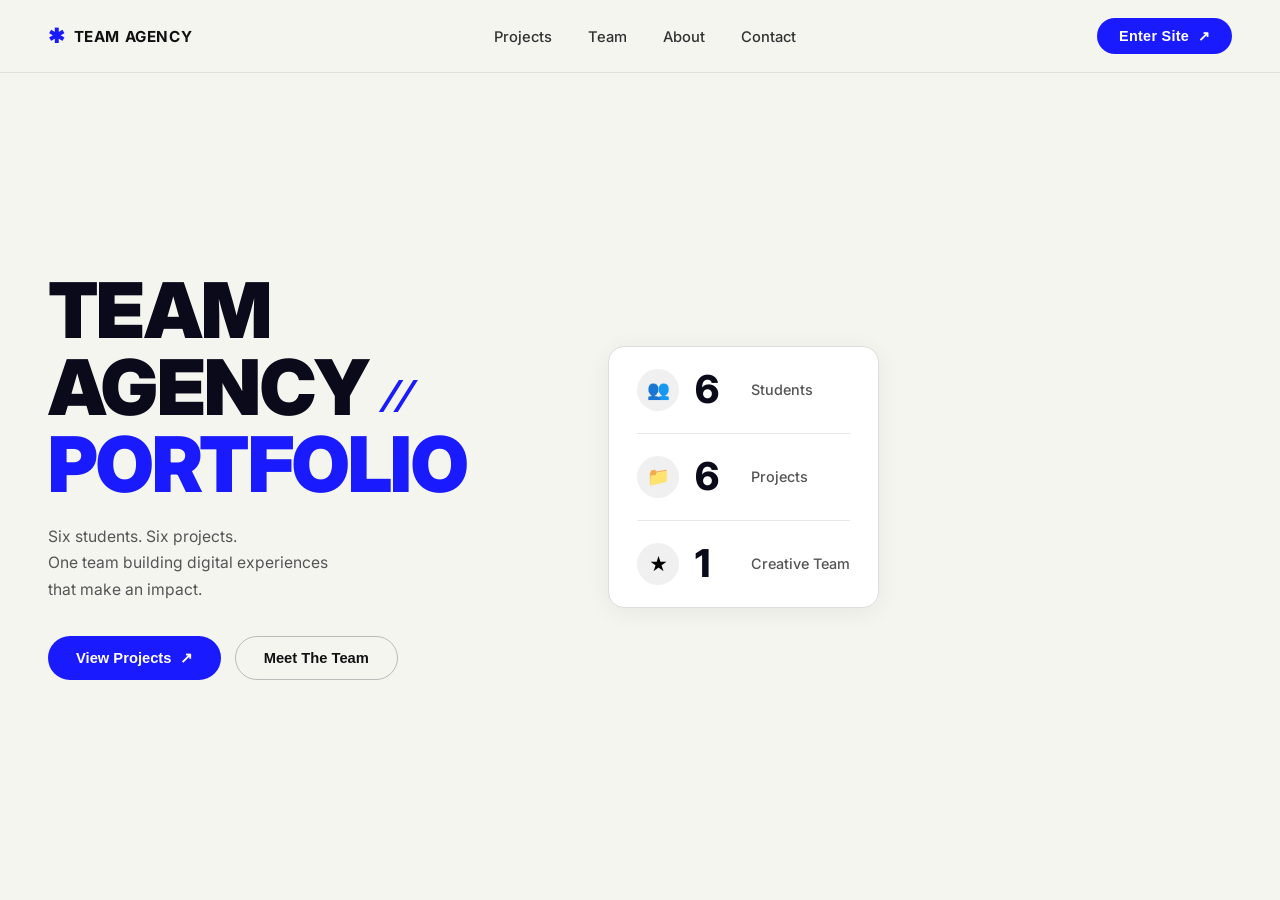
==== index.html @ eb3846c0 "DOM" ====
<!DOCTYPE html>
<html lang="en">
<head>
  <meta charset="UTF-8" />
  <meta name="viewport" content="width=device-width, initial-scale=1.0" />
  <title>Team Agency Portfolio</title>
  <!-- link to our css file -->
  <link rel="stylesheet" href="style.css" />
</head>
<body>

  <!-- ===================================================
       PAGE 1 : LANDING PAGE
       This div shows first when the user opens the website
  ==================================================== -->
  <div id="landing-page">

    <!-- -------- LANDING NAVBAR -------- -->
    <nav id="landing-nav">
      <!-- logo on the left -->
      <div class="landing-nav-logo">
        <span class="logo-star">&#10033;</span>
        <span class="logo-text">TEAM AGENCY</span>
      </div>
      <!-- nav links in the center -->
      <ul class="landing-nav-links">
        <li><a href="#">Projects</a></li>
        <li><a href="#">Team</a></li>
        <li><a href="#">About</a></li>
        <li><a href="#">Contact</a></li>
      </ul>
      <!-- enter site button on the right -->
      <button id="enter-btn" onclick="enterSite()">Enter Site &nbsp;&#8599;</button>
    </nav>

    <!-- -------- HERO BODY -------- -->
    <div class="hero-body">

      <!-- LEFT: big title + tagline + buttons -->
      <div class="hero-left">
        <h1 class="hero-title">
          TEAM AGENCY
          <span class="hero-title-accent">&#8725;&nbsp;&#8725;</span>
          <br />
          <span class="hero-title-blue">PORTFOLIO</span>
        </h1>
        <p class="hero-tagline">
          Six students. Six projects.<br />
          One team building digital experiences<br />
          that make an impact.
        </p>
        <div class="hero-buttons">
          <!-- primary CTA -->
          <button class="hero-btn-primary" onclick="enterSite()">View Projects &nbsp;&#8599;</button>
          <!-- secondary CTA -->
          <button class="hero-btn-secondary" onclick="enterSite()">Meet The Team</button>
        </div>
      </div>

      <!-- RIGHT: stats panel -->
      <div class="hero-right">
        <!-- stat 1 -->
        <div class="stat-item">
          <div class="stat-icon">&#128101;</div>
          <div class="stat-number">6</div>
          <div class="stat-label">Students</div>
        </div>
        <!-- divider line -->
        <div class="stat-divider"></div>
        <!-- stat 2 -->
        <div class="stat-item">
          <div class="stat-icon">&#128193;</div>
          <div class="stat-number">6</div>
          <div class="stat-label">Projects</div>
        </div>
        <!-- divider line -->
        <div class="stat-divider"></div>
        <!-- stat 3 -->
        <div class="stat-item">
          <div class="stat-icon">&#9733;</div>
          <div class="stat-number">1</div>
          <div class="stat-label">Creative Team</div>
        </div>
      </div>

    </div>
    <!-- end hero-body -->

  </div>


  <!-- ===================================================
       PAGE 2 : MAIN PAGE
       This div is hidden at start, shown after button click
  ==================================================== -->
  <div id="main-page" style="display:none;">

    <!-- -------- NAVBAR -------- -->
    <nav id="navbar">
      <div class="nav-logo">Team Agency</div>
      <!-- button to switch dark / light mode -->
      <button id="theme-btn" onclick="toggleTheme()">&#127769; Dark Mode</button>
    </nav>

    <!-- -------- PAGE BODY (sidebar + content) -------- -->
    <div id="page-body">

      <!-- SIDEBAR with links to all 6 projects -->
      <aside id="sidebar">

        <!-- sidebar header row: logo on left, collapse button on right -->
        <div id="sidebar-header">
          <div id="sidebar-logo">
            <span id="sidebar-logo-icon">&#127968;</span>
            <span id="sidebar-logo-text">Team Agency</span>
          </div>
          <!-- clicking this calls collapseSidebar() in script.js -->
          <button id="collapse-btn" onclick="collapseSidebar()" title="Collapse sidebar">&#8249;</button>
        </div>

        <!-- project navigation links -->
        <nav id="sidebar-nav">
          <ul>
            <!-- active class marks the currently selected link -->
            <li>
              <a href="#" class="active" id="link-portfolio" onclick="showSection('portfolio'); setActive('link-portfolio'); return false;">
                <span class="nav-icon">&#127968;</span>
                <span class="nav-label">Team Portfolio</span>
              </a>
            </li>
            <li>
              <a href="../quiz-app/index.html">
                <span class="nav-icon">&#10067;</span>
                <span class="nav-label">Interactive Quiz App</span>
              </a>
            </li>
            <li>
              <a href="../expense-tracker/index.html">
                <span class="nav-icon">&#128181;</span>
                <span class="nav-label">Expense Tracker</span>
              </a>
            </li>
            <li>
              <a href="../news-feed/index.html">
                <span class="nav-icon">&#128240;</span>
                <span class="nav-label">Live News Feed</span>
              </a>
            </li>
            <li>
              <a href="#" id="link-github" onclick="showSection('github'); setActive('link-github'); return false;">
                <span class="nav-icon">&#128270;</span>
                <span class="nav-label">GitHub Explorer</span>
              </a>
            </li>
            <li>
              <a href="../kanban-board/index.html">
                <span class="nav-icon">&#128203;</span>
                <span class="nav-label">Kanban Task Board</span>
              </a>
            </li>
          </ul>
        </nav>

      </aside>

      <!-- MAIN CONTENT AREA -->
      <main id="main-content">

        <!-- ==================================================
             SECTION A : TEAM PORTFOLIO
             Shows student cards and contact form
        =================================================== -->
        <div id="section-portfolio">

          <!-- ===================================================
               ABOUT / MISSION SECTION
               Short description of the project at the top
          ==================================================== -->
          <div id="about-section">
            <h2>About This Project</h2>
            <p>
              This is a school capstone project built by a team of 6 students using pure
              HTML, CSS, and JavaScript &mdash; no frameworks or libraries.
              Each member independently built one full project demonstrating key web skills
              like DOM manipulation, state management, Fetch API, and localStorage.
              All six projects are connected through a shared dashboard with sidebar navigation
              and managed through Git branches for collaborative version control.
            </p>
          </div>

          <!-- heading for the cards section -->
          <h2>Meet Our Team</h2>

          <!-- grid holds all 5 student cards -->
          <div id="team-grid">

            <!-- Card 1 -->
            <div class="student-card">
              <div class="card-header">RY</div>
              <h3>Ritesh Yadav</h3>
              <p><strong>Project:</strong> Team Agency Portfolio + GitHub Explorer</p>
              <p><strong>Focus:</strong> DOM manipulation, localStorage, form validation, Multi-API</p>
              <p><strong>Branch:</strong> <span class="branch-tag">main-ritesh</span></p>
              <a href="https://github.com/heckerr404" target="_blank" class="gh-link">View on GitHub</a>
            </div>

            <!-- Card 2 -->
            <div class="student-card">
              <div class="card-header">DS</div>
              <h3>Dhruv Sharma</h3>
              <p><strong>Project:</strong> Interactive Quiz App</p>
              <p><strong>Focus:</strong> State logic, score tracking, UI feedback</p>
              <p><strong>Branch:</strong> <span class="branch-tag">main-dhruv</span></p>
              <a href="https://github.com/Dhruv1357" target="_blank" class="gh-link">View on GitHub</a>
            </div>

            <!-- Card 3 -->
            <div class="student-card">
              <div class="card-header">SP</div>
              <h3>Soham Patel</h3>
              <p><strong>Project:</strong> Expense Tracker</p>
              <p><strong>Focus:</strong> CRUD operations, localStorage, array methods</p>
              <p><strong>Branch:</strong> <span class="branch-tag">main-soham</span></p>
              <a href="https://github.com/soham598-12" target="_blank" class="gh-link">View on GitHub</a>
            </div>

            <!-- Card 4 - no GitHub link yet -->
            <div class="student-card">
              <div class="card-header">VK</div>
              <h3>Vikash</h3>
              <p><strong>Project:</strong> Live News Feed</p>
              <p><strong>Focus:</strong> Async/await, Fetch API, NewsAPI integration</p>
              <p><strong>Branch:</strong> <span class="branch-tag">main-vikash</span></p>
              <p class="gh-link-text">GitHub: Coming soon</p>
            </div>

            <!-- Card 5 -->
            <div class="student-card">
              <div class="card-header">SM</div>
              <h3>Sumeet</h3>
              <p><strong>Project:</strong> Kanban Board</p>
              <p><strong>Focus:</strong> Drag and drop, complex state</p>
              <p><strong>Branch:</strong> <span class="branch-tag">main-sumeet</span></p>
              <a href="https://github.com/sumeetsot25-boop" target="_blank" class="gh-link">View on GitHub</a>
            </div>

          </div>
          <!-- end team-grid -->

          <!-- ===================================================
               TECH STACK SECTION
               3 boxes showing the technologies used
          ==================================================== -->
          <div id="tech-stack-section">
            <h2>Tech Stack We Used</h2>
            <div id="tech-grid">

              <!-- HTML box -->
              <div class="tech-card">
                <div class="tech-name">HTML</div>
                <p>Structure and content of all pages</p>
              </div>

              <!-- CSS box -->
              <div class="tech-card">
                <div class="tech-name">CSS</div>
                <p>Styling, layout, responsiveness and themes</p>
              </div>

              <!-- JavaScript box -->
              <div class="tech-card">
                <div class="tech-name">JavaScript</div>
                <p>Logic, interactivity, APIs and localStorage</p>
              </div>

            </div>
          </div>

          <!-- ===================================================
               PROJECT TIMELINE SECTION
               4 steps showing how the project was built
          ==================================================== -->
          <div id="timeline-section">
            <h2>Project Timeline</h2>
            <div id="timeline-list">

              <!-- Step 1 -->
              <div class="timeline-item">
                <div class="timeline-number">1</div>
                <div class="timeline-text">
                  <strong>Planning &amp; Team Setup</strong>
                  <p>Decided roles, branches, and project structure as a group</p>
                </div>
              </div>

              <!-- Step 2 -->
              <div class="timeline-item">
                <div class="timeline-number">2</div>
                <div class="timeline-text">
                  <strong>Individual Development</strong>
                  <p>Each member built their assigned project on their own Git branch</p>
                </div>
              </div>

              <!-- Step 3 -->
              <div class="timeline-item">
                <div class="timeline-number">3</div>
                <div class="timeline-text">
                  <strong>Integration &amp; Testing</strong>
                  <p>Combined all projects into one dashboard with sidebar navigation</p>
                </div>
              </div>

              <!-- Step 4 -->
              <div class="timeline-item">
                <div class="timeline-number">4</div>
                <div class="timeline-text">
                  <strong>Final Review &amp; Presentation</strong>
                  <p>Polished UI, fixed bugs, and prepared for final viva presentation</p>
                </div>
              </div>

            </div>
          </div>

          <!-- -------- CONTACT FORM -------- -->
          <div id="contact-section">
            <h2>Contact Us</h2>
            <form id="contact-form" onsubmit="submitForm(event)">

              <label for="c-name">Name:</label>
              <input type="text" id="c-name" placeholder="Your name" />

              <label for="c-email">Email:</label>
              <input type="email" id="c-email" placeholder="Your email" />

              <label for="c-message">Message:</label>
              <textarea id="c-message" placeholder="Write your message here..." rows="4"></textarea>

              <button type="submit">Submit</button>

              <!-- this paragraph shows success or error after submit -->
              <p id="form-msg"></p>

            </form>
          </div>

        </div>
        <!-- end section-portfolio -->


        <!-- ==================================================
             SECTION B : GITHUB DEVELOPER EXPLORER
             Hidden at start, shown when sidebar link clicked
        =================================================== -->
        <div id="section-github" style="display:none;">

          <h2>GitHub Developer Explorer</h2>
          <p>Type a GitHub username below and click Search.</p>

          <!-- search input and button -->
          <div id="search-bar">
            <input type="text" id="gh-username" placeholder="e.g. torvalds" />
            <button id="gh-search-btn" onclick="searchGitHub()">Search</button>
          </div>

          <!-- loading text shown while fetching data -->
          <p id="gh-loading" style="display:none;">Loading...</p>

          <!-- error message shown if user not found -->
          <p id="gh-error" style="display:none;"></p>

          <!-- profile card filled by JS after fetch -->
          <div id="gh-profile" style="display:none;">
            <img id="gh-avatar" src="" alt="GitHub Avatar" />
            <div id="gh-info">
              <h3 id="gh-name"></h3>
              <p id="gh-bio"></p>
              <p>
                Followers: <strong id="gh-followers"></strong> &nbsp;|&nbsp;
                Following: <strong id="gh-following"></strong> &nbsp;|&nbsp;
                Public Repos: <strong id="gh-repos"></strong>
              </p>
            </div>
          </div>

          <!-- sort controls, shown after repos load -->
          <div id="sort-controls" style="display:none;">
            <label for="sort-select">Sort repos by: </label>
            <select id="sort-select" onchange="sortRepos()">
              <option value="name">Name (A to Z)</option>
              <option value="stars">Stars (High to Low)</option>
            </select>
          </div>

          <!-- repo list built dynamically by JS -->
          <ul id="repo-list"></ul>

        </div>
        <!-- end section-github -->

      </main>
      <!-- end main-content -->

    </div>
    <!-- end page-body -->

    <!-- ===================================================
         FOOTER SECTION
         At the bottom of the main page
    ==================================================== -->
    <footer id="site-footer">
      <p>&copy; 2026 Team Agency &mdash; School Capstone Project</p>
      <!-- team member GitHub links -->
      <div id="footer-links">
        <a href="https://github.com/heckerr404" target="_blank">Ritesh</a>
        <a href="https://github.com/Dhruv1357" target="_blank">Dhruv</a>
        <a href="https://github.com/soham598-12" target="_blank">Soham</a>
        <span class="footer-coming-soon">Vikash (Coming soon)</span>
        <a href="https://github.com/sumeetsot25-boop" target="_blank">Sumeet</a>
      </div>
    </footer>

  </div>
  <!-- end main-page -->


  <!-- script linked at bottom so HTML loads before JS runs -->
  <script src="script.js"></script>

</body>
</html>
---- style.css ----
@import url('https://fonts.googleapis.com/css2?family=Inter:wght@400;500;600;700;800;900&display=swap');

/* =====================================================
   style.css - Team Agency Portfolio
   All colors use CSS color names only (no hex codes)
   Simple beginner-level CSS
====================================================== */

/* ---- Base styles (light mode) ---- */
body {
  font-family: Arial, sans-serif;
  margin: 0;
  padding: 0;
  background-color: white;
  color: black;
}

/* ---- Dark Mode: added to body by JS when user clicks the button ---- */
body.dark-mode {
  background-color: black;
  color: white;
}


/* =====================================================
   LANDING PAGE  –  full hero layout
====================================================== */

#landing-page {
  display: flex;
  flex-direction: column;
  min-height: 100vh;
  background-color: #f5f5f0;   /* off-white, matches the reference */
  font-family: 'Inter', Arial, sans-serif;
}

/* ---- LANDING NAVBAR ---- */
#landing-nav {
  display: flex;
  align-items: center;
  justify-content: space-between;
  padding: 18px 48px;
  background-color: #f5f5f0;
  border-bottom: 1px solid #e0e0da;
}

.landing-nav-logo {
  display: flex;
  align-items: center;
  gap: 8px;
  font-weight: 700;
  font-size: 0.95em;
  letter-spacing: 0.04em;
  color: #111;
}

/* blue star icon */
.logo-star {
  color: #1a1aff;
  font-size: 1.3em;
}

/* center nav links */
.landing-nav-links {
  display: flex;
  list-style: none;
  gap: 36px;
  margin: 0;
  padding: 0;
}

.landing-nav-links a {
  text-decoration: none;
  color: #333;
  font-size: 0.92em;
  font-weight: 500;
  transition: color 0.2s;
}

.landing-nav-links a:hover {
  color: #1a1aff;
}

/* enter site button - dark navy pill */
#enter-btn {
  padding: 10px 22px;
  font-size: 0.9em;
  background-color: #1a1aff;
  color: white;
  border: none;
  cursor: pointer;
  font-weight: 600;
  border-radius: 100px;
  letter-spacing: 0.02em;
  transition: background-color 0.2s, transform 0.15s;
}

#enter-btn:hover {
  background-color: #0000cc;
  transform: translateY(-1px);
}

/* ---- HERO BODY ---- */
.hero-body {
  display: flex;
  align-items: center;
  flex: 1;
  padding: 60px 48px 80px 48px;
  gap: 40px;
}

/* LEFT SIDE */
.hero-left {
  flex: 1;
  max-width: 520px;
}

/* big hero heading */
.hero-title {
  font-size: clamp(3rem, 6vw, 5.2rem);
  font-weight: 900;
  line-height: 1.0;
  color: #0a0a1a;
  margin: 0 0 20px 0;
  letter-spacing: -0.02em;
}

/* blue slash accent after first line */
.hero-title-accent {
  color: #1a1aff;
  font-size: 0.6em;
  font-weight: 700;
  vertical-align: middle;
  margin-left: 6px;
}

/* blue PORTFOLIO word */
.hero-title-blue {
  color: #1a1aff;
  display: block;
}

.hero-tagline {
  font-size: 0.98em;
  color: #555;
  line-height: 1.7;
  margin: 0 0 32px 0;
  font-weight: 400;
}

/* CTA buttons row */
.hero-buttons {
  display: flex;
  gap: 14px;
  flex-wrap: wrap;
}

.hero-btn-primary {
  padding: 13px 28px;
  background-color: #1a1aff;
  color: white;
  border: none;
  cursor: pointer;
  font-size: 0.92em;
  font-weight: 600;
  border-radius: 100px;
  transition: background-color 0.2s, transform 0.15s;
}

.hero-btn-primary:hover {
  background-color: #0000cc;
  transform: translateY(-2px);
}

.hero-btn-secondary {
  padding: 13px 28px;
  background-color: transparent;
  color: #111;
  border: 1.5px solid #bbb;
  cursor: pointer;
  font-size: 0.92em;
  font-weight: 600;
  border-radius: 100px;
  transition: border-color 0.2s, background-color 0.2s, transform 0.15s;
}

.hero-btn-secondary:hover {
  border-color: #1a1aff;
  color: #1a1aff;
  transform: translateY(-2px);
}

/* ---- RIGHT SIDE: STATS PANEL ---- */
.hero-right {
  min-width: 260px;
  max-width: 320px;
  display: flex;
  flex-direction: column;
  border: 1px solid #ddd;
  border-radius: 16px;
  background-color: white;
  overflow: hidden;
  box-shadow: 0 4px 24px rgba(0,0,0,0.06);
}

/* each stat row */
.stat-item {
  display: flex;
  align-items: center;
  gap: 16px;
  padding: 22px 28px;
  transition: background-color 0.2s;
}

.stat-item:hover {
  background-color: #f7f7ff;
}

/* icon circle */
.stat-icon {
  width: 42px;
  height: 42px;
  background-color: #f0f0f0;
  border-radius: 50%;
  display: flex;
  align-items: center;
  justify-content: center;
  font-size: 1.15em;
  flex-shrink: 0;
}

/* big bold number */
.stat-number {
  font-size: 2.4em;
  font-weight: 800;
  color: #0a0a1a;
  line-height: 1;
  min-width: 40px;
}

/* label text beside number */
.stat-label {
  font-size: 0.9em;
  color: #555;
  font-weight: 500;
}

/* thin horizontal divider between stats */
.stat-divider {
  height: 1px;
  background-color: #e8e8e8;
  margin: 0 28px;
}


/* =====================================================
   NAVBAR
====================================================== */

#navbar {
  display: flex;
  justify-content: space-between;
  align-items: center;
  background-color: navy;
  color: white;
  padding: 14px 24px;
  position: sticky;
  top: 0;
}

.nav-logo {
  font-size: 1.3em;
  font-weight: bold;
  color: skyblue;
}

#theme-btn {
  padding: 10px 20px;
  background-color: skyblue;
  color: navy;
  border: none;
  cursor: pointer;
  font-size: 0.9em;
  font-weight: bold;
  border-radius: 8px;
}

#theme-btn:hover {
  background-color: lightblue;
}

/* navbar in dark mode */
body.dark-mode #navbar {
  background-color: black;
  border-bottom: 1px solid gray;
}


/* =====================================================
   PAGE BODY - Sidebar + Main layout
====================================================== */

#page-body {
  display: flex;
  min-height: calc(100vh - 50px);
}


/* =====================================================
   SIDEBAR
====================================================== */

#sidebar {
  width: 230px;
  min-width: 230px;
  background-color: white;
  border-right: 1px solid lightgray;
  display: flex;
  flex-direction: column;
  transition: width 0.2s ease;
  overflow: hidden;
}

/* ---- SIDEBAR HEADER ROW ---- */
#sidebar-header {
  display: flex;
  align-items: center;
  justify-content: space-between;
  padding: 18px 16px 14px 16px;
  border-bottom: 1px solid lightgray;
}

#sidebar-logo {
  display: flex;
  align-items: center;
  gap: 8px;
  font-weight: bold;
  font-size: 1em;
  color: black;
  white-space: nowrap;
}

#sidebar-logo-icon {
  font-size: 1.2em;
  flex-shrink: 0;
}

/* collapse button */
#collapse-btn {
  background: none;
  border: 1px solid lightgray;
  cursor: pointer;
  font-size: 1.2em;
  color: gray;
  padding: 2px 8px;
  border-radius: 6px;
  line-height: 1;
  flex-shrink: 0;
  transition: transform 0.2s ease;
}

#collapse-btn:hover {
  background-color: whitesmoke;
  color: black;
}

/* flip arrow when collapsed */
#sidebar.collapsed #collapse-btn {
  transform: rotate(180deg);
}

/* ---- SIDEBAR NAV LINKS ---- */
#sidebar-nav {
  padding: 12px 10px;
  flex: 1;
}

#sidebar-nav ul {
  list-style: none;
  padding: 0;
  margin: 0;
}

#sidebar-nav ul li {
  margin-bottom: 4px;
}

#sidebar-nav ul li a {
  display: flex;
  align-items: center;
  gap: 10px;
  padding: 10px 12px;
  text-decoration: none;
  color: darkslategray;
  border-radius: 8px;
  white-space: nowrap;
  font-size: 0.92em;
}

#sidebar-nav ul li a:hover {
  background-color: whitesmoke;
  color: black;
}

/* active link highlight */
#sidebar-nav ul li a.active {
  background-color: gainsboro;
  color: black;
  font-weight: bold;
}

.nav-icon {
  font-size: 1.1em;
  flex-shrink: 0;
  min-width: 20px;
  text-align: center;
}

.nav-label {
  white-space: nowrap;
  overflow: hidden;
}

/* ---- COLLAPSED STATE ---- */
#sidebar.collapsed {
  width: 58px;
  min-width: 58px;
}

#sidebar.collapsed .nav-label,
#sidebar.collapsed #sidebar-logo-text {
  display: none;
}

#sidebar.collapsed #sidebar-nav ul li a {
  justify-content: center;
  padding: 10px 0;
}

#sidebar.collapsed #sidebar-logo {
  justify-content: center;
}

/* ---- SIDEBAR DARK MODE ---- */
body.dark-mode #sidebar {
  background-color: black;
  border-right: 1px solid gray;
}

body.dark-mode #sidebar-header {
  border-bottom: 1px solid gray;
}

body.dark-mode #sidebar-logo {
  color: white;
}

body.dark-mode #collapse-btn {
  border: 1px solid gray;
  color: lightgray;
}

body.dark-mode #collapse-btn:hover {
  background-color: dimgray;
  color: white;
}

body.dark-mode #sidebar-nav ul li a {
  color: white;
}

body.dark-mode #sidebar-nav ul li a:hover {
  background-color: dimgray;
  color: white;
}

body.dark-mode #sidebar-nav ul li a.active {
  background-color: darkslategray;
  color: white;
}


/* =====================================================
   MAIN CONTENT AREA
====================================================== */

#main-content {
  flex: 1;
  padding: 30px;
  background-color: white;
}

body.dark-mode #main-content {
  background-color: black;
  color: white;
}

#main-content h2 {
  color: navy;
  border-bottom: 2px solid navy;
  padding-bottom: 6px;
}

body.dark-mode #main-content h2 {
  color: skyblue;
  border-bottom: 2px solid skyblue;
}


/* =====================================================
   ABOUT / MISSION SECTION
====================================================== */

#about-section {
  background-color: whitesmoke;
  padding: 24px 28px;
  margin-bottom: 30px;
  border-radius: 8px;
  border-left: 4px solid navy;
}

/* remove bottom border from h2 inside about box */
#about-section h2 {
  border-bottom: none;
  margin-top: 0;
  margin-bottom: 10px;
}

#about-section p {
  margin: 0;
  font-size: 0.95em;
  line-height: 1.7;
  color: darkslategray;
}

/* dark mode about section */
body.dark-mode #about-section {
  background-color: dimgray;
  border-left: 4px solid skyblue;
}

body.dark-mode #about-section p {
  color: lightgray;
}


/* =====================================================
   STUDENT CARDS GRID
====================================================== */

/* 3-column grid: 3 cards in row 1, 2 in row 2 */
#team-grid {
  display: grid;
  grid-template-columns: repeat(3, 1fr);
  gap: 20px;
  margin-bottom: 30px;
}

/* ---- CARD BASE ---- */
.student-card {
  border: 1px solid tan;
  padding: 24px 22px;
  min-height: 240px;
  background-color: lightyellow;
  box-shadow: 2px 4px 10px lightgray;
  border-radius: 8px;
  box-sizing: border-box;
  transition: all 0.2s ease;
}

.student-card:hover {
  transform: translateY(-3px);
  box-shadow: 4px 8px 16px lightgray;
}

body.dark-mode .student-card {
  background-color: black;
  border: 1px solid gray;
  color: white;
}

body.dark-mode .student-card:hover {
  transform: translateY(-3px);
  box-shadow: 4px 8px 16px gray;
  border: 1px solid white;
}

/* ---- AVATAR CIRCLE ---- */
.card-header {
  background-color: navy;
  color: white;
  text-align: center;
  font-size: 1.3em;
  font-weight: bold;
  width: 56px;
  height: 56px;
  line-height: 56px;
  border-radius: 50%;
  margin-bottom: 14px;
  border: 2px solid lightgray;
}

/* ---- NAME HEADING ---- */
.student-card h3 {
  margin: 0 0 12px 0;
  font-size: 1.1em;
  font-weight: bold;
  color: navy;
}

body.dark-mode .student-card h3 {
  color: skyblue;
}

/* ---- INFO PARAGRAPHS ---- */
.student-card p {
  margin: 6px 0;
  font-size: 0.87em;
  color: darkslategray;
  line-height: 1.5;
}

body.dark-mode .student-card p {
  color: lightgray;
}

/* ---- BRANCH TAG / BADGE ---- */
.branch-tag {
  background-color: seagreen;
  color: white;
  padding: 3px 12px;
  font-size: 0.8em;
  border-radius: 14px;
  display: inline-block;
}

/* ---- "VIEW ON GITHUB" BUTTON-STYLE LINK ---- */
.gh-link {
  display: inline-block;
  margin-top: 14px;
  color: navy;
  font-size: 0.82em;
  text-decoration: none;
  border: 1px solid navy;
  padding: 5px 12px;
  border-radius: 6px;
  transition: all 0.2s ease;
}

.gh-link:hover {
  background-color: navy;
  color: white;
}

body.dark-mode .gh-link {
  color: skyblue;
  border: 1px solid skyblue;
}

body.dark-mode .gh-link:hover {
  background-color: navy;
  color: white;
  border: 1px solid navy;
}

.gh-link-text {
  margin-top: 14px;
  font-size: 0.82em;
  color: gray;
}


/* =====================================================
   TECH STACK SECTION
====================================================== */

#tech-stack-section {
  margin-top: 10px;
  margin-bottom: 30px;
}

/* 3-column grid for the 3 tech boxes */
#tech-grid {
  display: grid;
  grid-template-columns: repeat(3, 1fr);
  gap: 16px;
  margin-top: 16px;
}

.tech-card {
  border: 1px solid lightgray;
  padding: 20px 18px;
  border-radius: 8px;
  background-color: honeydew;
  text-align: center;
  box-sizing: border-box;
}

/* large bold technology name */
.tech-name {
  font-size: 1.6em;
  font-weight: bold;
  color: navy;
  margin-bottom: 8px;
}

.tech-card p {
  margin: 0;
  font-size: 0.88em;
  color: darkslategray;
  line-height: 1.5;
}

/* dark mode tech cards */
body.dark-mode .tech-card {
  background-color: black;
  border: 1px solid gray;
}

body.dark-mode .tech-name {
  color: skyblue;
}

body.dark-mode .tech-card p {
  color: lightgray;
}


/* =====================================================
   PROJECT TIMELINE SECTION
====================================================== */

#timeline-section {
  margin-top: 10px;
  margin-bottom: 30px;
}

#timeline-list {
  margin-top: 16px;
  display: flex;
  flex-direction: column;
  gap: 14px;
}

/* each timeline step */
.timeline-item {
  display: flex;
  align-items: flex-start;
  gap: 16px;
  padding: 16px 18px;
  background-color: white;
  border: 1px solid lightgray;
  /* left accent bar makes it look like a timeline */
  border-left: 4px solid navy;
  border-radius: 0 8px 8px 0;
}

/* numbered circle */
.timeline-number {
  background-color: navy;
  color: white;
  font-weight: bold;
  font-size: 1em;
  width: 32px;
  height: 32px;
  line-height: 32px;
  text-align: center;
  border-radius: 50%;
  flex-shrink: 0;
}

.timeline-text {
  flex: 1;
}

.timeline-text strong {
  font-size: 0.95em;
  color: navy;
  display: block;
  margin-bottom: 4px;
}

.timeline-text p {
  margin: 0;
  font-size: 0.87em;
  color: darkslategray;
  line-height: 1.5;
}

/* dark mode timeline */
body.dark-mode .timeline-item {
  background-color: black;
  border: 1px solid gray;
  border-left: 4px solid skyblue;
}

body.dark-mode .timeline-number {
  background-color: navy;
}

body.dark-mode .timeline-text strong {
  color: skyblue;
}

body.dark-mode .timeline-text p {
  color: lightgray;
}


/* =====================================================
   CONTACT FORM
====================================================== */

#contact-section {
  margin-top: 30px;
  border-top: 1px solid lightgray;
  padding-top: 20px;
}

#contact-form {
  max-width: 480px;
}

#contact-form label {
  display: block;
  margin-top: 12px;
  margin-bottom: 4px;
  font-weight: bold;
  font-size: 0.95em;
}

#contact-form input,
#contact-form textarea {
  width: 100%;
  padding: 8px;
  border: 1px solid gray;
  font-family: Arial, sans-serif;
  font-size: 0.9em;
  box-sizing: border-box;
  background-color: white;
  color: black;
}

body.dark-mode #contact-form input,
body.dark-mode #contact-form textarea {
  background-color: black;
  color: white;
  border: 1px solid gray;
}

#contact-form button {
  margin-top: 14px;
  padding: 10px 24px;
  background-color: navy;
  color: white;
  border: none;
  cursor: pointer;
  font-size: 0.95em;
  border-radius: 8px;
}

#contact-form button:hover {
  background-color: seagreen;
}

#form-msg {
  margin-top: 10px;
  font-size: 0.9em;
}


/* =====================================================
   FOOTER SECTION
====================================================== */

#site-footer {
  background-color: gainsboro;
  border-top: 1px solid lightgray;
  text-align: center;
  padding: 20px 24px;
  font-size: 0.88em;
  color: darkslategray;
}

#site-footer p {
  margin: 0 0 10px 0;
}

/* row of GitHub name links */
#footer-links {
  display: flex;
  justify-content: center;
  flex-wrap: wrap;
  gap: 16px;
  margin-top: 8px;
}

#footer-links a {
  color: navy;
  text-decoration: none;
  font-size: 0.9em;
}

#footer-links a:hover {
  text-decoration: underline;
  color: seagreen;
}

.footer-coming-soon {
  font-size: 0.9em;
  color: gray;
}

/* footer dark mode */
body.dark-mode #site-footer {
  background-color: black;
  border-top: 1px solid gray;
  color: lightgray;
}

body.dark-mode #footer-links a {
  color: skyblue;
}

body.dark-mode #footer-links a:hover {
  color: white;
}


/* =====================================================
   GITHUB EXPLORER SECTION
====================================================== */

#search-bar {
  display: flex;
  gap: 10px;
  margin: 16px 0;
}

#gh-username {
  padding: 8px;
  width: 260px;
  border: 1px solid gray;
  font-size: 0.95em;
  font-family: Arial, sans-serif;
  background-color: white;
  color: black;
}

body.dark-mode #gh-username {
  background-color: black;
  color: white;
  border: 1px solid gray;
}

#gh-search-btn {
  padding: 8px 18px;
  background-color: navy;
  color: white;
  border: none;
  cursor: pointer;
  font-size: 0.95em;
  border-radius: 8px;
}

#gh-search-btn:hover {
  background-color: seagreen;
}

#gh-loading {
  color: gray;
  font-style: italic;
}

#gh-error {
  color: tomato;
  font-weight: bold;
}

/* profile card layout */
#gh-profile {
  display: flex;
  gap: 20px;
  align-items: flex-start;
  margin: 16px 0;
  border: 1px solid gray;
  padding: 16px;
  background-color: beige;
  max-width: 600px;
}

body.dark-mode #gh-profile {
  background-color: black;
  border: 1px solid gray;
}

#gh-avatar {
  width: 90px;
  height: 90px;
  border-radius: 50%;
  border: 2px solid navy;
}

#gh-info h3 {
  margin: 0 0 6px 0;
  color: navy;
}

body.dark-mode #gh-info h3 {
  color: skyblue;
}

#gh-info p {
  margin: 4px 0;
  font-size: 0.9em;
}

#sort-controls {
  margin: 14px 0 8px 0;
  font-size: 0.9em;
}

#sort-select {
  margin-left: 6px;
  padding: 4px;
  border: 1px solid gray;
  background-color: white;
  color: black;
}

body.dark-mode #sort-select {
  background-color: black;
  color: white;
  border: 1px solid gray;
}

/* repo list */
#repo-list {
  list-style: none;
  padding: 0;
  margin: 0;
  max-width: 600px;
}

#repo-list li {
  border: 1px solid lightgray;
  padding: 10px 14px;
  margin-bottom: 8px;
  background-color: white;
}

body.dark-mode #repo-list li {
  background-color: black;
  border: 1px solid gray;
  color: white;
}

#repo-list li strong {
  color: navy;
}

body.dark-mode #repo-list li strong {
  color: skyblue;
}

#repo-list li span {
  font-size: 0.85em;
  color: gray;
  margin-left: 10px;
}


/* =====================================================
   RESPONSIVE - TABLET (max 768px)
====================================================== */

@media (max-width: 768px) {

  /* sidebar stacks on top */
  #page-body {
    flex-direction: column;
  }

  #sidebar {
    width: auto;
    min-width: unset;
    border-right: none;
    border-bottom: 1px solid gray;
    padding: 10px 15px;
  }

  #sidebar-nav ul {
    display: flex;
    flex-wrap: wrap;
    gap: 8px;
  }

  #sidebar-nav ul li {
    margin-bottom: 0;
  }

  /* 2 columns on tablet */
  #team-grid {
    grid-template-columns: repeat(2, 1fr);
  }

  /* tech cards stack on tablet */
  #tech-grid {
    grid-template-columns: 1fr;
  }

  #gh-profile {
    flex-direction: column;
  }

}


/* =====================================================
   RESPONSIVE - MOBILE (max 480px)
====================================================== */

@media (max-width: 480px) {

  .landing-box h1 {
    font-size: 1.6em;
  }

  .nav-logo {
    font-size: 1em;
  }

  #theme-btn {
    font-size: 0.75em;
    padding: 6px 10px;
  }

  #main-content {
    padding: 14px;
  }

  /* 1 column on mobile */
  #team-grid {
    grid-template-columns: 1fr;
  }

  #tech-grid {
    grid-template-columns: 1fr;
  }

  /* footer links stack vertically on mobile */
  #footer-links {
    flex-direction: column;
    gap: 8px;
  }

  #gh-username {
    width: 180px;
  }

}
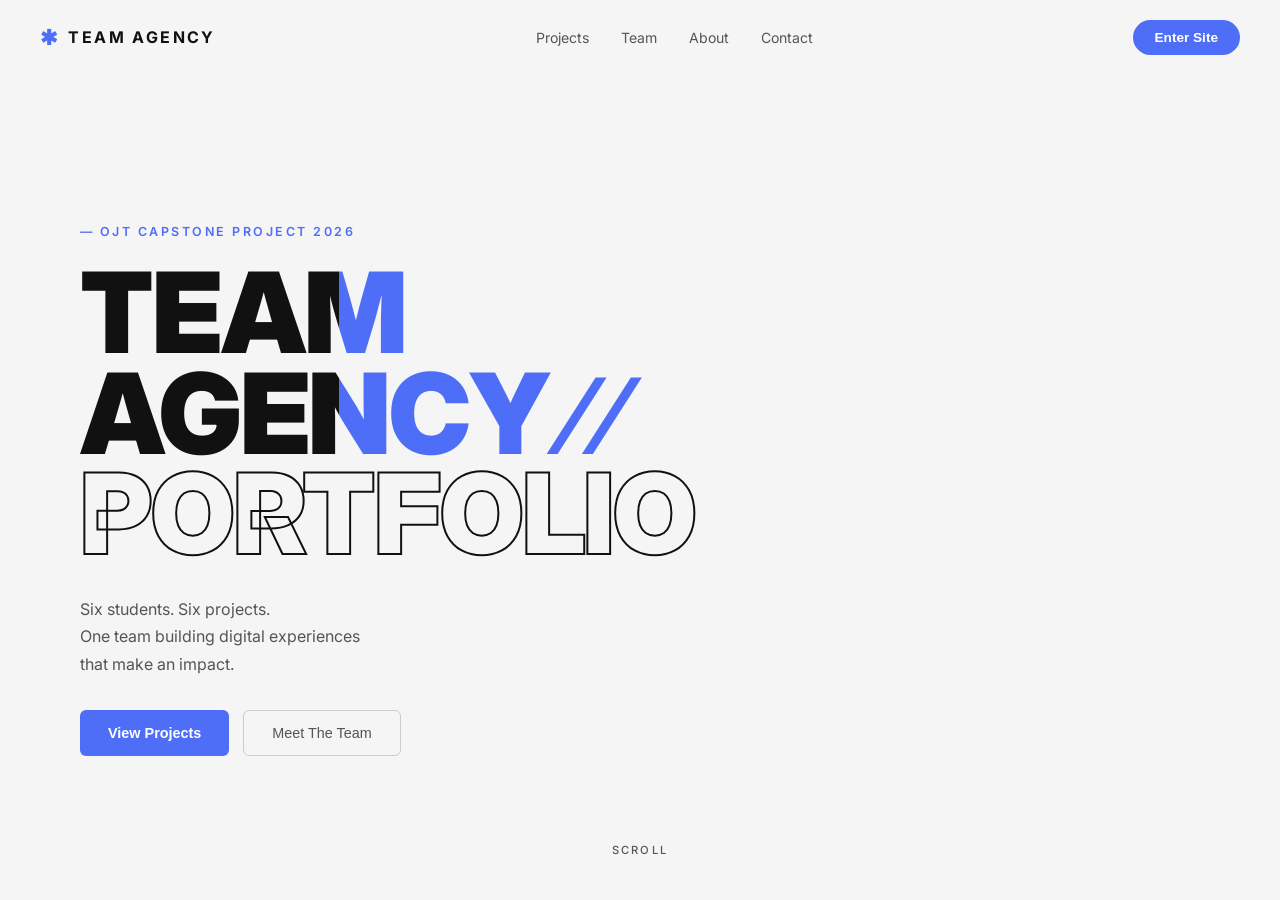
==== commit 29d5bb9a: "change color" ====
--- a/index.html
+++ b/index.html
@@ -1,42 +1,33 @@
 <!DOCTYPE html>
 <html lang="en">
+
 <head>
   <meta charset="UTF-8" />
   <meta name="viewport" content="width=device-width, initial-scale=1.0" />
   <title>Team Agency Portfolio</title>
-  <!-- link to our css file -->
   <link rel="stylesheet" href="style.css" />
 </head>
+
 <body>
 
-  <!-- ===================================================
-       PAGE 1 : LANDING PAGE
-       This div shows first when the user opens the website
-  ==================================================== -->
   <div id="landing-page">
 
-    <!-- -------- LANDING NAVBAR -------- -->
     <nav id="landing-nav">
-      <!-- logo on the left -->
       <div class="landing-nav-logo">
         <span class="logo-star">&#10033;</span>
         <span class="logo-text">TEAM AGENCY</span>
       </div>
-      <!-- nav links in the center -->
       <ul class="landing-nav-links">
         <li><a href="#">Projects</a></li>
         <li><a href="#">Team</a></li>
         <li><a href="#">About</a></li>
         <li><a href="#">Contact</a></li>
       </ul>
-      <!-- enter site button on the right -->
       <button id="enter-btn" onclick="enterSite()">Enter Site &nbsp;&#8599;</button>
     </nav>
 
-    <!-- -------- HERO BODY -------- -->
     <div class="hero-body">
 
-      <!-- LEFT: big title + tagline + buttons -->
       <div class="hero-left">
         <h1 class="hero-title">
           TEAM AGENCY
@@ -50,112 +41,67 @@
           that make an impact.
         </p>
         <div class="hero-buttons">
-          <!-- primary CTA -->
           <button class="hero-btn-primary" onclick="enterSite()">View Projects &nbsp;&#8599;</button>
-          <!-- secondary CTA -->
           <button class="hero-btn-secondary" onclick="enterSite()">Meet The Team</button>
         </div>
       </div>
 
-      <!-- RIGHT: stats panel -->
-      <div class="hero-right">
-        <!-- stat 1 -->
-        <div class="stat-item">
-          <div class="stat-icon">&#128101;</div>
-          <div class="stat-number">6</div>
-          <div class="stat-label">Students</div>
-        </div>
-        <!-- divider line -->
-        <div class="stat-divider"></div>
-        <!-- stat 2 -->
-        <div class="stat-item">
-          <div class="stat-icon">&#128193;</div>
-          <div class="stat-number">6</div>
-          <div class="stat-label">Projects</div>
-        </div>
-        <!-- divider line -->
-        <div class="stat-divider"></div>
-        <!-- stat 3 -->
-        <div class="stat-item">
-          <div class="stat-icon">&#9733;</div>
-          <div class="stat-number">1</div>
-          <div class="stat-label">Creative Team</div>
-        </div>
-      </div>
+
 
     </div>
-    <!-- end hero-body -->
 
   </div>
 
 
-  <!-- ===================================================
-       PAGE 2 : MAIN PAGE
-       This div is hidden at start, shown after button click
-  ==================================================== -->
   <div id="main-page" style="display:none;">
 
-    <!-- -------- NAVBAR -------- -->
     <nav id="navbar">
       <div class="nav-logo">Team Agency</div>
-      <!-- button to switch dark / light mode -->
       <button id="theme-btn" onclick="toggleTheme()">&#127769; Dark Mode</button>
     </nav>
 
-    <!-- -------- PAGE BODY (sidebar + content) -------- -->
     <div id="page-body">
 
-      <!-- SIDEBAR with links to all 6 projects -->
       <aside id="sidebar">
 
-        <!-- sidebar header row: logo on left, collapse button on right -->
         <div id="sidebar-header">
           <div id="sidebar-logo">
-            <span id="sidebar-logo-icon">&#127968;</span>
             <span id="sidebar-logo-text">Team Agency</span>
           </div>
-          <!-- clicking this calls collapseSidebar() in script.js -->
           <button id="collapse-btn" onclick="collapseSidebar()" title="Collapse sidebar">&#8249;</button>
         </div>
 
-        <!-- project navigation links -->
         <nav id="sidebar-nav">
           <ul>
-            <!-- active class marks the currently selected link -->
-            <li>
-              <a href="#" class="active" id="link-portfolio" onclick="showSection('portfolio'); setActive('link-portfolio'); return false;">
-                <span class="nav-icon">&#127968;</span>
+            <li>
+              <a href="#" class="active" id="link-portfolio"
+                onclick="showSection('portfolio'); setActive('link-portfolio'); return false;">
                 <span class="nav-label">Team Portfolio</span>
               </a>
             </li>
             <li>
               <a href="../quiz-app/index.html">
-                <span class="nav-icon">&#10067;</span>
                 <span class="nav-label">Interactive Quiz App</span>
               </a>
             </li>
             <li>
               <a href="../expense-tracker/index.html">
-                <span class="nav-icon">&#128181;</span>
                 <span class="nav-label">Expense Tracker</span>
               </a>
             </li>
             <li>
               <a href="../news-feed/index.html">
-                <span class="nav-icon">&#128240;</span>
                 <span class="nav-label">Live News Feed</span>
               </a>
             </li>
             <li>
-              <a href="#" id="link-github" onclick="showSection('github'); setActive('link-github'); return false;">
-                <span class="nav-icon">&#128270;</span>
+              <a href="../kanban-board/index.html">
+                <span class="nav-label">Kanban Task Board</span>
+              </a>
+            </li>
+            <li>
+              <a href="github-explorer/index.html">
                 <span class="nav-label">GitHub Explorer</span>
-              </a>
-            </li>
-            <li>
-              <a href="../kanban-board/index.html">
-                <span class="nav-icon">&#128203;</span>
-                <span class="nav-label">Kanban Task Board</span>
               </a>
             </li>
           </ul>
@@ -163,23 +109,14 @@
 
       </aside>
 
-      <!-- MAIN CONTENT AREA -->
       <main id="main-content">
 
-        <!-- ==================================================
-             SECTION A : TEAM PORTFOLIO
-             Shows student cards and contact form
-        =================================================== -->
         <div id="section-portfolio">
 
-          <!-- ===================================================
-               ABOUT / MISSION SECTION
-               Short description of the project at the top
-          ==================================================== -->
           <div id="about-section">
             <h2>About This Project</h2>
             <p>
-              This is a school capstone project built by a team of 6 students using pure
+              This is a College capstone project built by a team of 6 students using pure
               HTML, CSS, and JavaScript &mdash; no frameworks or libraries.
               Each member independently built one full project demonstrating key web skills
               like DOM manipulation, state management, Fetch API, and localStorage.
@@ -188,23 +125,19 @@
             </p>
           </div>
 
-          <!-- heading for the cards section -->
           <h2>Meet Our Team</h2>
 
-          <!-- grid holds all 5 student cards -->
           <div id="team-grid">
 
-            <!-- Card 1 -->
             <div class="student-card">
               <div class="card-header">RY</div>
               <h3>Ritesh Yadav</h3>
-              <p><strong>Project:</strong> Team Agency Portfolio + GitHub Explorer</p>
-              <p><strong>Focus:</strong> DOM manipulation, localStorage, form validation, Multi-API</p>
+              <p><strong>Project:</strong> Team Agency Portfolio</p>
+              <p><strong>Focus:</strong> DOM manipulation, localStorage, form validation</p>
               <p><strong>Branch:</strong> <span class="branch-tag">main-ritesh</span></p>
               <a href="https://github.com/heckerr404" target="_blank" class="gh-link">View on GitHub</a>
             </div>
 
-            <!-- Card 2 -->
             <div class="student-card">
               <div class="card-header">DS</div>
               <h3>Dhruv Sharma</h3>
@@ -214,7 +147,6 @@
               <a href="https://github.com/Dhruv1357" target="_blank" class="gh-link">View on GitHub</a>
             </div>
 
-            <!-- Card 3 -->
             <div class="student-card">
               <div class="card-header">SP</div>
               <h3>Soham Patel</h3>
@@ -224,7 +156,6 @@
               <a href="https://github.com/soham598-12" target="_blank" class="gh-link">View on GitHub</a>
             </div>
 
-            <!-- Card 4 - no GitHub link yet -->
             <div class="student-card">
               <div class="card-header">VK</div>
               <h3>Vikash</h3>
@@ -234,7 +165,6 @@
               <p class="gh-link-text">GitHub: Coming soon</p>
             </div>
 
-            <!-- Card 5 -->
             <div class="student-card">
               <div class="card-header">SM</div>
               <h3>Sumeet</h3>
@@ -245,29 +175,21 @@
             </div>
 
           </div>
-          <!-- end team-grid -->
-
-          <!-- ===================================================
-               TECH STACK SECTION
-               3 boxes showing the technologies used
-          ==================================================== -->
+
           <div id="tech-stack-section">
             <h2>Tech Stack We Used</h2>
             <div id="tech-grid">
 
-              <!-- HTML box -->
               <div class="tech-card">
                 <div class="tech-name">HTML</div>
                 <p>Structure and content of all pages</p>
               </div>
 
-              <!-- CSS box -->
               <div class="tech-card">
                 <div class="tech-name">CSS</div>
                 <p>Styling, layout, responsiveness and themes</p>
               </div>
 
-              <!-- JavaScript box -->
               <div class="tech-card">
                 <div class="tech-name">JavaScript</div>
                 <p>Logic, interactivity, APIs and localStorage</p>
@@ -276,15 +198,10 @@
             </div>
           </div>
 
-          <!-- ===================================================
-               PROJECT TIMELINE SECTION
-               4 steps showing how the project was built
-          ==================================================== -->
           <div id="timeline-section">
             <h2>Project Timeline</h2>
             <div id="timeline-list">
 
-              <!-- Step 1 -->
               <div class="timeline-item">
                 <div class="timeline-number">1</div>
                 <div class="timeline-text">
@@ -293,7 +210,6 @@
                 </div>
               </div>
 
-              <!-- Step 2 -->
               <div class="timeline-item">
                 <div class="timeline-number">2</div>
                 <div class="timeline-text">
@@ -302,7 +218,6 @@
                 </div>
               </div>
 
-              <!-- Step 3 -->
               <div class="timeline-item">
                 <div class="timeline-number">3</div>
                 <div class="timeline-text">
@@ -311,7 +226,6 @@
                 </div>
               </div>
 
-              <!-- Step 4 -->
               <div class="timeline-item">
                 <div class="timeline-number">4</div>
                 <div class="timeline-text">
@@ -323,7 +237,6 @@
             </div>
           </div>
 
-          <!-- -------- CONTACT FORM -------- -->
           <div id="contact-section">
             <h2>Contact Us</h2>
             <form id="contact-form" onsubmit="submitForm(event)">
@@ -339,79 +252,19 @@
 
               <button type="submit">Submit</button>
 
-              <!-- this paragraph shows success or error after submit -->
               <p id="form-msg"></p>
 
             </form>
           </div>
 
         </div>
-        <!-- end section-portfolio -->
-
-
-        <!-- ==================================================
-             SECTION B : GITHUB DEVELOPER EXPLORER
-             Hidden at start, shown when sidebar link clicked
-        =================================================== -->
-        <div id="section-github" style="display:none;">
-
-          <h2>GitHub Developer Explorer</h2>
-          <p>Type a GitHub username below and click Search.</p>
-
-          <!-- search input and button -->
-          <div id="search-bar">
-            <input type="text" id="gh-username" placeholder="e.g. torvalds" />
-            <button id="gh-search-btn" onclick="searchGitHub()">Search</button>
-          </div>
-
-          <!-- loading text shown while fetching data -->
-          <p id="gh-loading" style="display:none;">Loading...</p>
-
-          <!-- error message shown if user not found -->
-          <p id="gh-error" style="display:none;"></p>
-
-          <!-- profile card filled by JS after fetch -->
-          <div id="gh-profile" style="display:none;">
-            <img id="gh-avatar" src="" alt="GitHub Avatar" />
-            <div id="gh-info">
-              <h3 id="gh-name"></h3>
-              <p id="gh-bio"></p>
-              <p>
-                Followers: <strong id="gh-followers"></strong> &nbsp;|&nbsp;
-                Following: <strong id="gh-following"></strong> &nbsp;|&nbsp;
-                Public Repos: <strong id="gh-repos"></strong>
-              </p>
-            </div>
-          </div>
-
-          <!-- sort controls, shown after repos load -->
-          <div id="sort-controls" style="display:none;">
-            <label for="sort-select">Sort repos by: </label>
-            <select id="sort-select" onchange="sortRepos()">
-              <option value="name">Name (A to Z)</option>
-              <option value="stars">Stars (High to Low)</option>
-            </select>
-          </div>
-
-          <!-- repo list built dynamically by JS -->
-          <ul id="repo-list"></ul>
-
-        </div>
-        <!-- end section-github -->
 
       </main>
-      <!-- end main-content -->
 
     </div>
-    <!-- end page-body -->
-
-    <!-- ===================================================
-         FOOTER SECTION
-         At the bottom of the main page
-    ==================================================== -->
+
     <footer id="site-footer">
       <p>&copy; 2026 Team Agency &mdash; School Capstone Project</p>
-      <!-- team member GitHub links -->
       <div id="footer-links">
         <a href="https://github.com/heckerr404" target="_blank">Ritesh</a>
         <a href="https://github.com/Dhruv1357" target="_blank">Dhruv</a>
@@ -422,11 +275,10 @@
     </footer>
 
   </div>
-  <!-- end main-page -->
-
-
-  <!-- script linked at bottom so HTML loads before JS runs -->
+
+
   <script src="script.js"></script>
 
 </body>
+
 </html>
--- a/style.css
+++ b/style.css
@@ -1,1161 +1,293 @@
 @import url('https://fonts.googleapis.com/css2?family=Inter:wght@400;500;600;700;800;900&display=swap');
 
-/* =====================================================
-   style.css - Team Agency Portfolio
-   All colors use CSS color names only (no hex codes)
-   Simple beginner-level CSS
-====================================================== */
-
-/* ---- Base styles (light mode) ---- */
+/* === GLOBAL === */
+:root { --accent: #4f6ef7; }
+*, *::before, *::after { box-sizing: border-box; margin: 0; padding: 0; }
 body {
-  font-family: Arial, sans-serif;
-  margin: 0;
-  padding: 0;
-  background-color: white;
-  color: black;
-}
-
-/* ---- Dark Mode: added to body by JS when user clicks the button ---- */
-body.dark-mode {
-  background-color: black;
-  color: white;
-}
-
-
-/* =====================================================
-   LANDING PAGE  –  full hero layout
-====================================================== */
-
-#landing-page {
-  display: flex;
-  flex-direction: column;
-  min-height: 100vh;
-  background-color: #f5f5f0;   /* off-white, matches the reference */
   font-family: 'Inter', Arial, sans-serif;
-}
-
-/* ---- LANDING NAVBAR ---- */
-#landing-nav {
-  display: flex;
-  align-items: center;
-  justify-content: space-between;
-  padding: 18px 48px;
-  background-color: #f5f5f0;
-  border-bottom: 1px solid #e0e0da;
-}
-
-.landing-nav-logo {
-  display: flex;
-  align-items: center;
-  gap: 8px;
-  font-weight: 700;
-  font-size: 0.95em;
-  letter-spacing: 0.04em;
-  color: #111;
-}
-
-/* blue star icon */
-.logo-star {
-  color: #1a1aff;
-  font-size: 1.3em;
-}
-
-/* center nav links */
-.landing-nav-links {
-  display: flex;
-  list-style: none;
-  gap: 36px;
-  margin: 0;
-  padding: 0;
-}
-
-.landing-nav-links a {
-  text-decoration: none;
-  color: #333;
-  font-size: 0.92em;
+  background: #0d0d0d;
+  color: #e8e8e8;
+  font-size: 16px;
+  line-height: 1.7;
+}
+
+/* === LANDING PAGE === */
+#landing-page { background: #0d0d0d; min-height: 100vh; display: flex; flex-direction: column; }
+#landing-page::after {
+  content: "SCROLL";
+  color: #555;
+  font-size: 0.7rem;
+  letter-spacing: 0.2em;
   font-weight: 500;
-  transition: color 0.2s;
-}
-
-.landing-nav-links a:hover {
-  color: #1a1aff;
-}
-
-/* enter site button - dark navy pill */
-#enter-btn {
-  padding: 10px 22px;
-  font-size: 0.9em;
-  background-color: #1a1aff;
+  text-align: center;
+  display: block;
+  padding-bottom: 40px;
+}
+#landing-nav { display: flex; align-items: center; justify-content: space-between; padding: 20px 40px; }
+.landing-nav-logo { display: flex; align-items: center; gap: 8px; color: white; font-weight: 700; font-size: 1rem; letter-spacing: 0.15em; text-transform: uppercase; }
+.logo-star { color: var(--accent); font-size: 1.3em; }
+.landing-nav-links { display: flex; list-style: none; gap: 32px; }
+.landing-nav-links a { text-decoration: none; color: #aaa; font-size: 0.88rem; transition: color 0.2s; }
+.landing-nav-links a:hover { color: white; }
+
+/* === SHARED BUTTONS === */
+#enter-btn, .hero-btn-primary, #contact-form button, #gh-search-btn {
+  background: var(--accent);
   color: white;
   border: none;
   cursor: pointer;
   font-weight: 600;
-  border-radius: 100px;
-  letter-spacing: 0.02em;
-  transition: background-color 0.2s, transform 0.15s;
-}
-
-#enter-btn:hover {
-  background-color: #0000cc;
-  transform: translateY(-1px);
-}
-
-/* ---- HERO BODY ---- */
-.hero-body {
-  display: flex;
-  align-items: center;
-  flex: 1;
-  padding: 60px 48px 80px 48px;
-  gap: 40px;
-}
-
-/* LEFT SIDE */
-.hero-left {
-  flex: 1;
-  max-width: 520px;
-}
-
-/* big hero heading */
+  transition: background 0.2s;
+}
+#enter-btn:hover, .hero-btn-primary:hover, #contact-form button:hover, #gh-search-btn:hover { background: #3a55d4; }
+#enter-btn { border-radius: 100px; padding: 10px 22px; font-size: 0; }
+#enter-btn::before { content: "Enter Site"; font-size: 0.85rem; font-weight: 600; }
+
+/* === HERO === */
+.hero-body { display: flex; align-items: center; flex: 1; padding: 140px 80px 80px; gap: 40px; }
+.hero-left { flex: 1; max-width: 720px; }
+.hero-left::before {
+  content: "— OJT CAPSTONE PROJECT 2026";
+  color: var(--accent);
+  font-size: 0.78rem;
+  letter-spacing: 0.2em;
+  text-transform: uppercase;
+  font-weight: 600;
+  display: block;
+  margin-bottom: 20px;
+}
 .hero-title {
-  font-size: clamp(3rem, 6vw, 5.2rem);
+  font-size: 7rem;
   font-weight: 900;
-  line-height: 1.0;
-  color: #0a0a1a;
-  margin: 0 0 20px 0;
+  line-height: 0.9;
+  text-transform: uppercase;
   letter-spacing: -0.02em;
-}
-
-/* blue slash accent after first line */
-.hero-title-accent {
-  color: #1a1aff;
-  font-size: 0.6em;
-  font-weight: 700;
-  vertical-align: middle;
-  margin-left: 6px;
-}
-
-/* blue PORTFOLIO word */
+  background: linear-gradient(to right, white 36%, var(--accent) 36%);
+  -webkit-background-clip: text;
+  -webkit-text-fill-color: transparent;
+}
 .hero-title-blue {
-  color: #1a1aff;
-  display: block;
-}
-
-.hero-tagline {
-  font-size: 0.98em;
-  color: #555;
-  line-height: 1.7;
-  margin: 0 0 32px 0;
-  font-weight: 400;
-}
-
-/* CTA buttons row */
-.hero-buttons {
-  display: flex;
-  gap: 14px;
-  flex-wrap: wrap;
-}
-
-.hero-btn-primary {
-  padding: 13px 28px;
-  background-color: #1a1aff;
-  color: white;
-  border: none;
+  display: block;
+  background: #0d0d0d;
+  -webkit-background-clip: initial;
+  -webkit-text-fill-color: transparent;
+  -webkit-text-stroke: 2px white;
+}
+.hero-tagline { color: #888; font-size: 1rem; max-width: 480px; margin-top: 32px; }
+.hero-buttons { display: flex; gap: 14px; margin-top: 32px; }
+.hero-btn-primary { border-radius: 6px; padding: 14px 28px; font-size: 0; }
+.hero-btn-primary::before { content: "View Projects"; font-size: 0.9rem; font-weight: 600; }
+.hero-btn-secondary {
+  background: transparent;
+  border: 1px solid #444;
+  color: #ccc;
+  padding: 14px 28px;
+  border-radius: 6px;
+  font-size: 0.9rem;
   cursor: pointer;
-  font-size: 0.92em;
-  font-weight: 600;
-  border-radius: 100px;
-  transition: background-color 0.2s, transform 0.15s;
-}
-
-.hero-btn-primary:hover {
-  background-color: #0000cc;
-  transform: translateY(-2px);
-}
-
-.hero-btn-secondary {
-  padding: 13px 28px;
-  background-color: transparent;
-  color: #111;
-  border: 1.5px solid #bbb;
-  cursor: pointer;
-  font-size: 0.92em;
-  font-weight: 600;
-  border-radius: 100px;
-  transition: border-color 0.2s, background-color 0.2s, transform 0.15s;
-}
-
-.hero-btn-secondary:hover {
-  border-color: #1a1aff;
-  color: #1a1aff;
-  transform: translateY(-2px);
-}
-
-/* ---- RIGHT SIDE: STATS PANEL ---- */
-.hero-right {
-  min-width: 260px;
-  max-width: 320px;
-  display: flex;
-  flex-direction: column;
-  border: 1px solid #ddd;
-  border-radius: 16px;
-  background-color: white;
-  overflow: hidden;
-  box-shadow: 0 4px 24px rgba(0,0,0,0.06);
-}
-
-/* each stat row */
-.stat-item {
-  display: flex;
-  align-items: center;
-  gap: 16px;
-  padding: 22px 28px;
-  transition: background-color 0.2s;
-}
-
-.stat-item:hover {
-  background-color: #f7f7ff;
-}
-
-/* icon circle */
-.stat-icon {
-  width: 42px;
-  height: 42px;
-  background-color: #f0f0f0;
-  border-radius: 50%;
-  display: flex;
-  align-items: center;
-  justify-content: center;
-  font-size: 1.15em;
-  flex-shrink: 0;
-}
-
-/* big bold number */
-.stat-number {
-  font-size: 2.4em;
-  font-weight: 800;
-  color: #0a0a1a;
-  line-height: 1;
-  min-width: 40px;
-}
-
-/* label text beside number */
-.stat-label {
-  font-size: 0.9em;
-  color: #555;
-  font-weight: 500;
-}
-
-/* thin horizontal divider between stats */
-.stat-divider {
-  height: 1px;
-  background-color: #e8e8e8;
-  margin: 0 28px;
-}
-
-
-/* =====================================================
-   NAVBAR
-====================================================== */
-
+  transition: border-color 0.2s, color 0.2s;
+}
+.hero-btn-secondary:hover { border-color: white; color: white; }
+
+/* === NAVBAR === */
 #navbar {
   display: flex;
   justify-content: space-between;
   align-items: center;
-  background-color: navy;
-  color: white;
+  background: rgba(13,13,13,0.95);
+  backdrop-filter: blur(10px);
+  border-bottom: 1px solid #222;
   padding: 14px 24px;
   position: sticky;
   top: 0;
-}
-
-.nav-logo {
-  font-size: 1.3em;
-  font-weight: bold;
-  color: skyblue;
-}
-
+  z-index: 100;
+}
+.nav-logo { font-size: 0.9rem; font-weight: 700; color: white; letter-spacing: 0.12em; text-transform: uppercase; }
 #theme-btn {
-  padding: 10px 20px;
-  background-color: skyblue;
-  color: navy;
-  border: none;
+  background: transparent;
+  border: 1px solid #333;
+  color: #aaa;
+  border-radius: 100px;
+  padding: 7px 16px;
+  font-size: 0.8rem;
   cursor: pointer;
-  font-size: 0.9em;
-  font-weight: bold;
-  border-radius: 8px;
-}
-
-#theme-btn:hover {
-  background-color: lightblue;
-}
-
-/* navbar in dark mode */
-body.dark-mode #navbar {
-  background-color: black;
-  border-bottom: 1px solid gray;
-}
-
-
-/* =====================================================
-   PAGE BODY - Sidebar + Main layout
-====================================================== */
-
-#page-body {
-  display: flex;
-  min-height: calc(100vh - 50px);
-}
-
-
-/* =====================================================
-   SIDEBAR
-====================================================== */
-
-#sidebar {
-  width: 230px;
-  min-width: 230px;
-  background-color: white;
-  border-right: 1px solid lightgray;
-  display: flex;
-  flex-direction: column;
-  transition: width 0.2s ease;
-  overflow: hidden;
-}
-
-/* ---- SIDEBAR HEADER ROW ---- */
-#sidebar-header {
-  display: flex;
-  align-items: center;
-  justify-content: space-between;
-  padding: 18px 16px 14px 16px;
-  border-bottom: 1px solid lightgray;
-}
-
-#sidebar-logo {
-  display: flex;
-  align-items: center;
-  gap: 8px;
-  font-weight: bold;
-  font-size: 1em;
-  color: black;
-  white-space: nowrap;
-}
-
-#sidebar-logo-icon {
-  font-size: 1.2em;
-  flex-shrink: 0;
-}
-
-/* collapse button */
-#collapse-btn {
-  background: none;
-  border: 1px solid lightgray;
-  cursor: pointer;
-  font-size: 1.2em;
-  color: gray;
-  padding: 2px 8px;
-  border-radius: 6px;
-  line-height: 1;
-  flex-shrink: 0;
-  transition: transform 0.2s ease;
-}
-
-#collapse-btn:hover {
-  background-color: whitesmoke;
-  color: black;
-}
-
-/* flip arrow when collapsed */
-#sidebar.collapsed #collapse-btn {
-  transform: rotate(180deg);
-}
-
-/* ---- SIDEBAR NAV LINKS ---- */
-#sidebar-nav {
-  padding: 12px 10px;
-  flex: 1;
-}
-
-#sidebar-nav ul {
-  list-style: none;
-  padding: 0;
-  margin: 0;
-}
-
-#sidebar-nav ul li {
-  margin-bottom: 4px;
-}
-
+  transition: border-color 0.2s, color 0.2s;
+}
+#theme-btn:hover { border-color: var(--accent); color: white; }
+
+/* === LAYOUT === */
+#page-body { display: flex; min-height: calc(100vh - 50px); }
+
+/* === SIDEBAR === */
+#sidebar { width: 220px; min-width: 220px; background: #0d0d0d; border-right: 1px solid #1e1e1e; display: flex; flex-direction: column; overflow: hidden; }
+#sidebar-header { display: flex; align-items: center; justify-content: space-between; padding: 18px 16px 12px; }
+#sidebar-logo { display: flex; align-items: center; gap: 8px; }
+#sidebar-logo-text { color: #555; font-size: 0.7rem; letter-spacing: 0.2em; text-transform: uppercase; padding: 24px 20px 12px; }
+#collapse-btn { display: none; }
+#sidebar-nav { padding: 12px 10px; flex: 1; }
+#sidebar-nav ul { list-style: none; }
+#sidebar-nav ul li { margin-bottom: 4px; }
 #sidebar-nav ul li a {
   display: flex;
   align-items: center;
   gap: 10px;
-  padding: 10px 12px;
+  padding: 10px 20px;
   text-decoration: none;
-  color: darkslategray;
+  color: #888;
+  border-radius: 6px;
+  font-size: 0.85rem;
+  transition: color 0.2s, background 0.2s;
+}
+#sidebar-nav ul li a:hover { color: white; background: #161616; }
+#sidebar-nav ul li a.active { color: var(--accent); background: #111827; font-weight: 600; }
+
+/* === MAIN CONTENT === */
+#main-content { flex: 1; padding: 48px; background: #111111; }
+#main-content h2 { font-size: 2rem; font-weight: 800; color: white; margin-bottom: 6px; border: none; }
+#main-content h2::before {
+  display: block;
+  font-size: 0.7rem;
+  color: var(--accent);
+  letter-spacing: 0.25em;
+  text-transform: uppercase;
+  margin-bottom: 10px;
+  font-weight: 600;
+}
+#about-section h2::before      { content: "— ABOUT PROJECT"; }
+#section-portfolio > h2::before { content: "— THE TEAM"; }
+#tech-stack-section h2::before  { content: "— TECH STACK"; }
+#timeline-section h2::before    { content: "— TIMELINE"; }
+#contact-section h2::before     { content: "— CONTACT"; }
+#section-portfolio > div, #tech-stack-section, #timeline-section, #contact-section { margin-bottom: 80px; }
+
+/* === ABOUT === */
+#about-section { padding: 0; margin-bottom: 32px; }
+#about-section h2 { font-size: 1.6rem; margin-top: 0; margin-bottom: 10px; }
+#about-section p { font-size: 0.95rem; line-height: 1.8; color: #aaa; max-width: 720px; }
+
+/* === TEAM CARDS === */
+#team-grid { display: grid; grid-template-columns: repeat(3, 1fr); gap: 20px; margin-bottom: 30px; }
+.student-card { background: #161616; border: 1px solid #222; border-radius: 12px; padding: 28px; transition: border-color 0.2s, transform 0.2s; }
+.student-card:hover { border-color: var(--accent); transform: translateY(-4px); }
+.card-header { background: var(--accent); color: white; width: 48px; height: 48px; border-radius: 50%; font-weight: 700; font-size: 1rem; display: flex; align-items: center; justify-content: center; margin-bottom: 12px; }
+.student-card h3 { color: white; font-size: 1rem; font-weight: 700; margin: 12px 0 6px; }
+.student-card p { color: #ccc; font-size: 0.85rem; margin: 6px 0; line-height: 1.5; }
+.student-card p strong { color: #555; font-size: 0.78rem; text-transform: uppercase; letter-spacing: 0.08em; font-weight: 600; }
+.branch-tag { color: #3ecf8e; font-family: monospace; font-size: 0.75rem; }
+.gh-link { color: var(--accent); font-size: 0.82rem; text-decoration: none; display: inline-block; margin-top: 14px; }
+.gh-link:hover { text-decoration: underline; }
+.gh-link-text { font-size: 0.82rem; color: #555; margin-top: 14px; }
+
+/* === TECH STACK === */
+#tech-grid { display: grid; grid-template-columns: repeat(3, 1fr); gap: 16px; margin-top: 16px; }
+.tech-card { background: #161616; border: 1px solid #222; border-radius: 12px; padding: 32px; text-align: center; transition: border-color 0.2s; }
+.tech-card:hover { border-color: var(--accent); }
+.tech-name { font-size: 2rem; font-weight: 900; color: white; }
+.tech-card p { font-size: 0.85rem; color: #888; margin-top: 8px; }
+
+/* === TIMELINE === */
+#timeline-list { display: flex; flex-direction: column; margin-top: 16px; }
+.timeline-item { border-left: 2px solid #222; padding: 0 0 32px 24px; position: relative; }
+.timeline-item::before { content: ""; width: 10px; height: 10px; background: var(--accent); border-radius: 50%; position: absolute; left: -6px; top: 4px; }
+.timeline-number { color: #555; font-size: 0.72rem; letter-spacing: 0.15em; text-transform: uppercase; display: block; margin-bottom: 4px; }
+.timeline-text strong { color: white; font-weight: 700; font-size: 0.95rem; display: block; margin-bottom: 4px; }
+.timeline-text p { font-size: 0.85rem; color: #888; }
+
+/* === CONTACT FORM === */
+#contact-section { border-top: 1px solid #1e1e1e; padding-top: 48px; }
+#contact-form { max-width: 480px; }
+#contact-form label { display: block; font-size: 0.82rem; color: #aaa; margin-bottom: 6px; }
+#contact-form input, #contact-form textarea {
+  width: 100%;
+  padding: 12px 16px;
+  border: 1px solid #2a2a2a;
   border-radius: 8px;
-  white-space: nowrap;
-  font-size: 0.92em;
-}
-
-#sidebar-nav ul li a:hover {
-  background-color: whitesmoke;
-  color: black;
-}
-
-/* active link highlight */
-#sidebar-nav ul li a.active {
-  background-color: gainsboro;
-  color: black;
-  font-weight: bold;
-}
-
-.nav-icon {
-  font-size: 1.1em;
-  flex-shrink: 0;
-  min-width: 20px;
-  text-align: center;
-}
-
-.nav-label {
-  white-space: nowrap;
-  overflow: hidden;
-}
-
-/* ---- COLLAPSED STATE ---- */
-#sidebar.collapsed {
-  width: 58px;
-  min-width: 58px;
-}
-
-#sidebar.collapsed .nav-label,
-#sidebar.collapsed #sidebar-logo-text {
-  display: none;
-}
-
-#sidebar.collapsed #sidebar-nav ul li a {
-  justify-content: center;
-  padding: 10px 0;
-}
-
-#sidebar.collapsed #sidebar-logo {
-  justify-content: center;
-}
-
-/* ---- SIDEBAR DARK MODE ---- */
-body.dark-mode #sidebar {
-  background-color: black;
-  border-right: 1px solid gray;
-}
-
-body.dark-mode #sidebar-header {
-  border-bottom: 1px solid gray;
-}
-
-body.dark-mode #sidebar-logo {
+  font-family: 'Inter', sans-serif;
+  font-size: 0.9rem;
+  background: #161616;
   color: white;
-}
-
-body.dark-mode #collapse-btn {
-  border: 1px solid gray;
-  color: lightgray;
-}
-
-body.dark-mode #collapse-btn:hover {
-  background-color: dimgray;
-  color: white;
-}
-
-body.dark-mode #sidebar-nav ul li a {
-  color: white;
-}
-
-body.dark-mode #sidebar-nav ul li a:hover {
-  background-color: dimgray;
-  color: white;
-}
-
-body.dark-mode #sidebar-nav ul li a.active {
-  background-color: darkslategray;
-  color: white;
-}
-
-
-/* =====================================================
-   MAIN CONTENT AREA
-====================================================== */
-
-#main-content {
-  flex: 1;
-  padding: 30px;
-  background-color: white;
-}
-
-body.dark-mode #main-content {
-  background-color: black;
-  color: white;
-}
-
-#main-content h2 {
-  color: navy;
-  border-bottom: 2px solid navy;
-  padding-bottom: 6px;
-}
-
-body.dark-mode #main-content h2 {
-  color: skyblue;
-  border-bottom: 2px solid skyblue;
-}
-
-
-/* =====================================================
-   ABOUT / MISSION SECTION
-====================================================== */
-
-#about-section {
-  background-color: whitesmoke;
-  padding: 24px 28px;
-  margin-bottom: 30px;
-  border-radius: 8px;
-  border-left: 4px solid navy;
-}
-
-/* remove bottom border from h2 inside about box */
-#about-section h2 {
-  border-bottom: none;
-  margin-top: 0;
-  margin-bottom: 10px;
-}
-
-#about-section p {
-  margin: 0;
-  font-size: 0.95em;
-  line-height: 1.7;
-  color: darkslategray;
-}
-
-/* dark mode about section */
-body.dark-mode #about-section {
-  background-color: dimgray;
-  border-left: 4px solid skyblue;
-}
-
-body.dark-mode #about-section p {
-  color: lightgray;
-}
-
-
-/* =====================================================
-   STUDENT CARDS GRID
-====================================================== */
-
-/* 3-column grid: 3 cards in row 1, 2 in row 2 */
-#team-grid {
-  display: grid;
-  grid-template-columns: repeat(3, 1fr);
-  gap: 20px;
-  margin-bottom: 30px;
-}
-
-/* ---- CARD BASE ---- */
-.student-card {
-  border: 1px solid tan;
-  padding: 24px 22px;
-  min-height: 240px;
-  background-color: lightyellow;
-  box-shadow: 2px 4px 10px lightgray;
-  border-radius: 8px;
-  box-sizing: border-box;
-  transition: all 0.2s ease;
-}
-
-.student-card:hover {
-  transform: translateY(-3px);
-  box-shadow: 4px 8px 16px lightgray;
-}
-
-body.dark-mode .student-card {
-  background-color: black;
-  border: 1px solid gray;
-  color: white;
-}
-
-body.dark-mode .student-card:hover {
-  transform: translateY(-3px);
-  box-shadow: 4px 8px 16px gray;
-  border: 1px solid white;
-}
-
-/* ---- AVATAR CIRCLE ---- */
-.card-header {
-  background-color: navy;
-  color: white;
-  text-align: center;
-  font-size: 1.3em;
-  font-weight: bold;
-  width: 56px;
-  height: 56px;
-  line-height: 56px;
-  border-radius: 50%;
-  margin-bottom: 14px;
-  border: 2px solid lightgray;
-}
-
-/* ---- NAME HEADING ---- */
-.student-card h3 {
-  margin: 0 0 12px 0;
-  font-size: 1.1em;
-  font-weight: bold;
-  color: navy;
-}
-
-body.dark-mode .student-card h3 {
-  color: skyblue;
-}
-
-/* ---- INFO PARAGRAPHS ---- */
-.student-card p {
-  margin: 6px 0;
-  font-size: 0.87em;
-  color: darkslategray;
-  line-height: 1.5;
-}
-
-body.dark-mode .student-card p {
-  color: lightgray;
-}
-
-/* ---- BRANCH TAG / BADGE ---- */
-.branch-tag {
-  background-color: seagreen;
-  color: white;
-  padding: 3px 12px;
-  font-size: 0.8em;
-  border-radius: 14px;
-  display: inline-block;
-}
-
-/* ---- "VIEW ON GITHUB" BUTTON-STYLE LINK ---- */
-.gh-link {
-  display: inline-block;
-  margin-top: 14px;
-  color: navy;
-  font-size: 0.82em;
-  text-decoration: none;
-  border: 1px solid navy;
-  padding: 5px 12px;
-  border-radius: 6px;
-  transition: all 0.2s ease;
-}
-
-.gh-link:hover {
-  background-color: navy;
-  color: white;
-}
-
-body.dark-mode .gh-link {
-  color: skyblue;
-  border: 1px solid skyblue;
-}
-
-body.dark-mode .gh-link:hover {
-  background-color: navy;
-  color: white;
-  border: 1px solid navy;
-}
-
-.gh-link-text {
-  margin-top: 14px;
-  font-size: 0.82em;
-  color: gray;
-}
-
-
-/* =====================================================
-   TECH STACK SECTION
-====================================================== */
-
-#tech-stack-section {
-  margin-top: 10px;
-  margin-bottom: 30px;
-}
-
-/* 3-column grid for the 3 tech boxes */
-#tech-grid {
-  display: grid;
-  grid-template-columns: repeat(3, 1fr);
-  gap: 16px;
-  margin-top: 16px;
-}
-
-.tech-card {
-  border: 1px solid lightgray;
-  padding: 20px 18px;
-  border-radius: 8px;
-  background-color: honeydew;
-  text-align: center;
-  box-sizing: border-box;
-}
-
-/* large bold technology name */
-.tech-name {
-  font-size: 1.6em;
-  font-weight: bold;
-  color: navy;
-  margin-bottom: 8px;
-}
-
-.tech-card p {
-  margin: 0;
-  font-size: 0.88em;
-  color: darkslategray;
-  line-height: 1.5;
-}
-
-/* dark mode tech cards */
-body.dark-mode .tech-card {
-  background-color: black;
-  border: 1px solid gray;
-}
-
-body.dark-mode .tech-name {
-  color: skyblue;
-}
-
-body.dark-mode .tech-card p {
-  color: lightgray;
-}
-
-
-/* =====================================================
-   PROJECT TIMELINE SECTION
-====================================================== */
-
-#timeline-section {
-  margin-top: 10px;
-  margin-bottom: 30px;
-}
-
-#timeline-list {
-  margin-top: 16px;
-  display: flex;
-  flex-direction: column;
-  gap: 14px;
-}
-
-/* each timeline step */
-.timeline-item {
-  display: flex;
-  align-items: flex-start;
-  gap: 16px;
-  padding: 16px 18px;
-  background-color: white;
-  border: 1px solid lightgray;
-  /* left accent bar makes it look like a timeline */
-  border-left: 4px solid navy;
-  border-radius: 0 8px 8px 0;
-}
-
-/* numbered circle */
-.timeline-number {
-  background-color: navy;
-  color: white;
-  font-weight: bold;
-  font-size: 1em;
-  width: 32px;
-  height: 32px;
-  line-height: 32px;
-  text-align: center;
-  border-radius: 50%;
-  flex-shrink: 0;
-}
-
-.timeline-text {
-  flex: 1;
-}
-
-.timeline-text strong {
-  font-size: 0.95em;
-  color: navy;
-  display: block;
-  margin-bottom: 4px;
-}
-
-.timeline-text p {
-  margin: 0;
-  font-size: 0.87em;
-  color: darkslategray;
-  line-height: 1.5;
-}
-
-/* dark mode timeline */
-body.dark-mode .timeline-item {
-  background-color: black;
-  border: 1px solid gray;
-  border-left: 4px solid skyblue;
-}
-
-body.dark-mode .timeline-number {
-  background-color: navy;
-}
-
-body.dark-mode .timeline-text strong {
-  color: skyblue;
-}
-
-body.dark-mode .timeline-text p {
-  color: lightgray;
-}
-
-
-/* =====================================================
-   CONTACT FORM
-====================================================== */
-
-#contact-section {
-  margin-top: 30px;
-  border-top: 1px solid lightgray;
-  padding-top: 20px;
-}
-
-#contact-form {
-  max-width: 480px;
-}
-
-#contact-form label {
-  display: block;
-  margin-top: 12px;
-  margin-bottom: 4px;
-  font-weight: bold;
-  font-size: 0.95em;
-}
-
-#contact-form input,
-#contact-form textarea {
-  width: 100%;
-  padding: 8px;
-  border: 1px solid gray;
-  font-family: Arial, sans-serif;
-  font-size: 0.9em;
-  box-sizing: border-box;
-  background-color: white;
-  color: black;
-}
-
-body.dark-mode #contact-form input,
-body.dark-mode #contact-form textarea {
-  background-color: black;
-  color: white;
-  border: 1px solid gray;
-}
-
-#contact-form button {
-  margin-top: 14px;
-  padding: 10px 24px;
-  background-color: navy;
-  color: white;
-  border: none;
-  cursor: pointer;
-  font-size: 0.95em;
-  border-radius: 8px;
-}
-
-#contact-form button:hover {
-  background-color: seagreen;
-}
-
-#form-msg {
-  margin-top: 10px;
-  font-size: 0.9em;
-}
-
-
-/* =====================================================
-   FOOTER SECTION
-====================================================== */
-
-#site-footer {
-  background-color: gainsboro;
-  border-top: 1px solid lightgray;
-  text-align: center;
-  padding: 20px 24px;
-  font-size: 0.88em;
-  color: darkslategray;
-}
-
-#site-footer p {
-  margin: 0 0 10px 0;
-}
-
-/* row of GitHub name links */
-#footer-links {
-  display: flex;
-  justify-content: center;
-  flex-wrap: wrap;
-  gap: 16px;
-  margin-top: 8px;
-}
-
-#footer-links a {
-  color: navy;
-  text-decoration: none;
-  font-size: 0.9em;
-}
-
-#footer-links a:hover {
-  text-decoration: underline;
-  color: seagreen;
-}
-
-.footer-coming-soon {
-  font-size: 0.9em;
-  color: gray;
-}
-
-/* footer dark mode */
-body.dark-mode #site-footer {
-  background-color: black;
-  border-top: 1px solid gray;
-  color: lightgray;
-}
-
-body.dark-mode #footer-links a {
-  color: skyblue;
-}
-
-body.dark-mode #footer-links a:hover {
-  color: white;
-}
-
-
-/* =====================================================
-   GITHUB EXPLORER SECTION
-====================================================== */
-
-#search-bar {
-  display: flex;
-  gap: 10px;
-  margin: 16px 0;
-}
-
-#gh-username {
-  padding: 8px;
-  width: 260px;
-  border: 1px solid gray;
-  font-size: 0.95em;
-  font-family: Arial, sans-serif;
-  background-color: white;
-  color: black;
-}
-
-body.dark-mode #gh-username {
-  background-color: black;
-  color: white;
-  border: 1px solid gray;
-}
-
-#gh-search-btn {
-  padding: 8px 18px;
-  background-color: navy;
-  color: white;
-  border: none;
-  cursor: pointer;
-  font-size: 0.95em;
-  border-radius: 8px;
-}
-
-#gh-search-btn:hover {
-  background-color: seagreen;
-}
-
-#gh-loading {
-  color: gray;
-  font-style: italic;
-}
-
-#gh-error {
-  color: tomato;
-  font-weight: bold;
-}
-
-/* profile card layout */
-#gh-profile {
-  display: flex;
-  gap: 20px;
-  align-items: flex-start;
-  margin: 16px 0;
-  border: 1px solid gray;
-  padding: 16px;
-  background-color: beige;
-  max-width: 600px;
-}
-
-body.dark-mode #gh-profile {
-  background-color: black;
-  border: 1px solid gray;
-}
-
-#gh-avatar {
-  width: 90px;
-  height: 90px;
-  border-radius: 50%;
-  border: 2px solid navy;
-}
-
-#gh-info h3 {
-  margin: 0 0 6px 0;
-  color: navy;
-}
-
-body.dark-mode #gh-info h3 {
-  color: skyblue;
-}
-
-#gh-info p {
-  margin: 4px 0;
-  font-size: 0.9em;
-}
-
-#sort-controls {
-  margin: 14px 0 8px 0;
-  font-size: 0.9em;
-}
-
-#sort-select {
-  margin-left: 6px;
-  padding: 4px;
-  border: 1px solid gray;
-  background-color: white;
-  color: black;
-}
-
-body.dark-mode #sort-select {
-  background-color: black;
-  color: white;
-  border: 1px solid gray;
-}
-
-/* repo list */
-#repo-list {
-  list-style: none;
-  padding: 0;
-  margin: 0;
-  max-width: 600px;
-}
-
-#repo-list li {
-  border: 1px solid lightgray;
-  padding: 10px 14px;
-  margin-bottom: 8px;
-  background-color: white;
-}
-
-body.dark-mode #repo-list li {
-  background-color: black;
-  border: 1px solid gray;
-  color: white;
-}
-
-#repo-list li strong {
-  color: navy;
-}
-
-body.dark-mode #repo-list li strong {
-  color: skyblue;
-}
-
-#repo-list li span {
-  font-size: 0.85em;
-  color: gray;
-  margin-left: 10px;
-}
-
-
-/* =====================================================
-   RESPONSIVE - TABLET (max 768px)
-====================================================== */
-
+  margin-bottom: 16px;
+}
+#contact-form input:focus, #contact-form textarea:focus { outline: none; border-color: var(--accent); }
+#contact-form button { border-radius: 8px; padding: 12px 28px; font-size: 0.9rem; margin-top: 16px; }
+#form-msg { margin-top: 10px; font-size: 0.9rem; }
+
+/* === FOOTER === */
+#site-footer { background: #0d0d0d; border-top: 1px solid #1e1e1e; text-align: center; padding: 32px; font-size: 0.82rem; color: #555; }
+#site-footer p { margin: 0 0 10px; }
+#footer-links { display: flex; justify-content: center; flex-wrap: wrap; gap: 16px; margin-top: 8px; }
+#footer-links a { color: #888; text-decoration: none; transition: color 0.2s; }
+#footer-links a:hover { color: var(--accent); }
+
+/* === GITHUB EXPLORER === */
+#gh-username { padding: 12px 16px; border: 1px solid #2a2a2a; border-radius: 8px; font-size: 0.9rem; background: #161616; color: white; font-family: 'Inter', sans-serif; }
+#gh-username:focus { outline: none; border-color: var(--accent); }
+#gh-search-btn { border-radius: 8px; padding: 12px 28px; font-size: 0.9rem; }
+#gh-profile, #repo-list li { background: #161616; border: 1px solid #222; border-radius: 12px; padding: 24px; }
+#gh-info h2, .repo-name { color: white; }
+#gh-info p, .repo-meta { color: #888; }
+#gh-stats span { background: #0d0d0d; color: white; border: 1px solid #222; }
+#gh-profile-link { background: var(--accent); color: white; border-radius: 8px; }
+#gh-profile-link:hover { background: #3a55d4; }
+
+/* === LIGHT MODE === */
+body:not(.dark-mode) { background: #f5f5f5; color: #111; }
+body:not(.dark-mode) #landing-page { background: #f5f5f5; }
+body:not(.dark-mode) .landing-nav-logo { color: #111; }
+body:not(.dark-mode) .landing-nav-links a { color: #555; }
+body:not(.dark-mode) .landing-nav-links a:hover { color: #111; }
+body:not(.dark-mode) .hero-title { background: linear-gradient(to right, #111 36%, var(--accent) 36%); -webkit-background-clip: text; -webkit-text-fill-color: transparent; }
+body:not(.dark-mode) .hero-title-blue { background: #f5f5f5; -webkit-text-stroke: 2px #111; }
+body:not(.dark-mode) .hero-tagline { color: #555; }
+body:not(.dark-mode) .hero-btn-secondary { border-color: #ccc; color: #555; }
+body:not(.dark-mode) .hero-btn-secondary:hover { border-color: #111; color: #111; }
+body:not(.dark-mode) #navbar { background: white; border-bottom-color: #e5e5e5; }
+body:not(.dark-mode) .nav-logo { color: #111; }
+body:not(.dark-mode) #theme-btn { border-color: #ddd; color: #555; }
+body:not(.dark-mode) #theme-btn:hover { color: #111; }
+body:not(.dark-mode) #sidebar { background: white; border-right-color: #e5e5e5; }
+body:not(.dark-mode) #sidebar-logo-text { color: #888; }
+body:not(.dark-mode) #sidebar-nav ul li a { color: #555; }
+body:not(.dark-mode) #sidebar-nav ul li a:hover { background: #f5f5f5; color: #111; }
+body:not(.dark-mode) #sidebar-nav ul li a.active { background: #eef2ff; color: var(--accent); }
+body:not(.dark-mode) #main-content { background: #f5f5f5; }
+body:not(.dark-mode) #main-content h2,
+body:not(.dark-mode) #about-section h2,
+body:not(.dark-mode) .student-card h3,
+body:not(.dark-mode) .tech-name,
+body:not(.dark-mode) .timeline-text strong,
+body:not(.dark-mode) #gh-info h2,
+body:not(.dark-mode) .repo-name { color: #111; }
+body:not(.dark-mode) #about-section p,
+body:not(.dark-mode) .student-card p,
+body:not(.dark-mode) .tech-card p,
+body:not(.dark-mode) .timeline-text p,
+body:not(.dark-mode) #contact-form label,
+body:not(.dark-mode) #gh-info p { color: #555; }
+body:not(.dark-mode) .student-card,
+body:not(.dark-mode) .tech-card { background: white; border-color: #e5e5e5; }
+body:not(.dark-mode) .timeline-item { border-left-color: #e5e5e5; }
+body:not(.dark-mode) #contact-section { border-top-color: #e5e5e5; }
+body:not(.dark-mode) #contact-form input,
+body:not(.dark-mode) #contact-form textarea,
+body:not(.dark-mode) #gh-username { background: white; border-color: #ddd; color: #111; }
+body:not(.dark-mode) #contact-form input:focus,
+body:not(.dark-mode) #contact-form textarea:focus,
+body:not(.dark-mode) #gh-username:focus { border-color: var(--accent); }
+body:not(.dark-mode) #site-footer { background: #f5f5f5; border-top-color: #e5e5e5; color: #888; }
+body:not(.dark-mode) #footer-links a { color: #555; }
+body:not(.dark-mode) #footer-links a:hover { color: var(--accent); }
+body:not(.dark-mode) #gh-profile,
+body:not(.dark-mode) #repo-list li { background: white; border-color: #e5e5e5; }
+body:not(.dark-mode) #gh-stats span { background: #f5f5f5; color: #111; border-color: #ddd; }
+body:not(.dark-mode) .repo-meta { color: #888; }
+
+/* === RESPONSIVE === */
 @media (max-width: 768px) {
-
-  /* sidebar stacks on top */
-  #page-body {
-    flex-direction: column;
-  }
-
-  #sidebar {
-    width: auto;
-    min-width: unset;
-    border-right: none;
-    border-bottom: 1px solid gray;
-    padding: 10px 15px;
-  }
-
-  #sidebar-nav ul {
-    display: flex;
-    flex-wrap: wrap;
-    gap: 8px;
-  }
-
-  #sidebar-nav ul li {
-    margin-bottom: 0;
-  }
-
-  /* 2 columns on tablet */
-  #team-grid {
-    grid-template-columns: repeat(2, 1fr);
-  }
-
-  /* tech cards stack on tablet */
-  #tech-grid {
-    grid-template-columns: 1fr;
-  }
-
-  #gh-profile {
-    flex-direction: column;
-  }
-
-}
-
-
-/* =====================================================
-   RESPONSIVE - MOBILE (max 480px)
-====================================================== */
-
-@media (max-width: 480px) {
-
-  .landing-box h1 {
-    font-size: 1.6em;
-  }
-
-  .nav-logo {
-    font-size: 1em;
-  }
-
-  #theme-btn {
-    font-size: 0.75em;
-    padding: 6px 10px;
-  }
-
-  #main-content {
-    padding: 14px;
-  }
-
-  /* 1 column on mobile */
-  #team-grid {
-    grid-template-columns: 1fr;
-  }
-
-  #tech-grid {
-    grid-template-columns: 1fr;
-  }
-
-  /* footer links stack vertically on mobile */
-  #footer-links {
-    flex-direction: column;
-    gap: 8px;
-  }
-
-  #gh-username {
-    width: 180px;
-  }
-
-}+  #page-body { flex-direction: column; }
+  #sidebar { width: 100% !important; min-width: 100% !important; border-right: none; border-bottom: 1px solid #1e1e1e; }
+  body:not(.dark-mode) #sidebar { border-bottom-color: #e5e5e5; }
+  #team-grid, #tech-grid { grid-template-columns: 1fr; }
+  .hero-body { padding: 80px 24px; }
+  .hero-title, .hero-title-blue { font-size: 3.5rem; }
+}
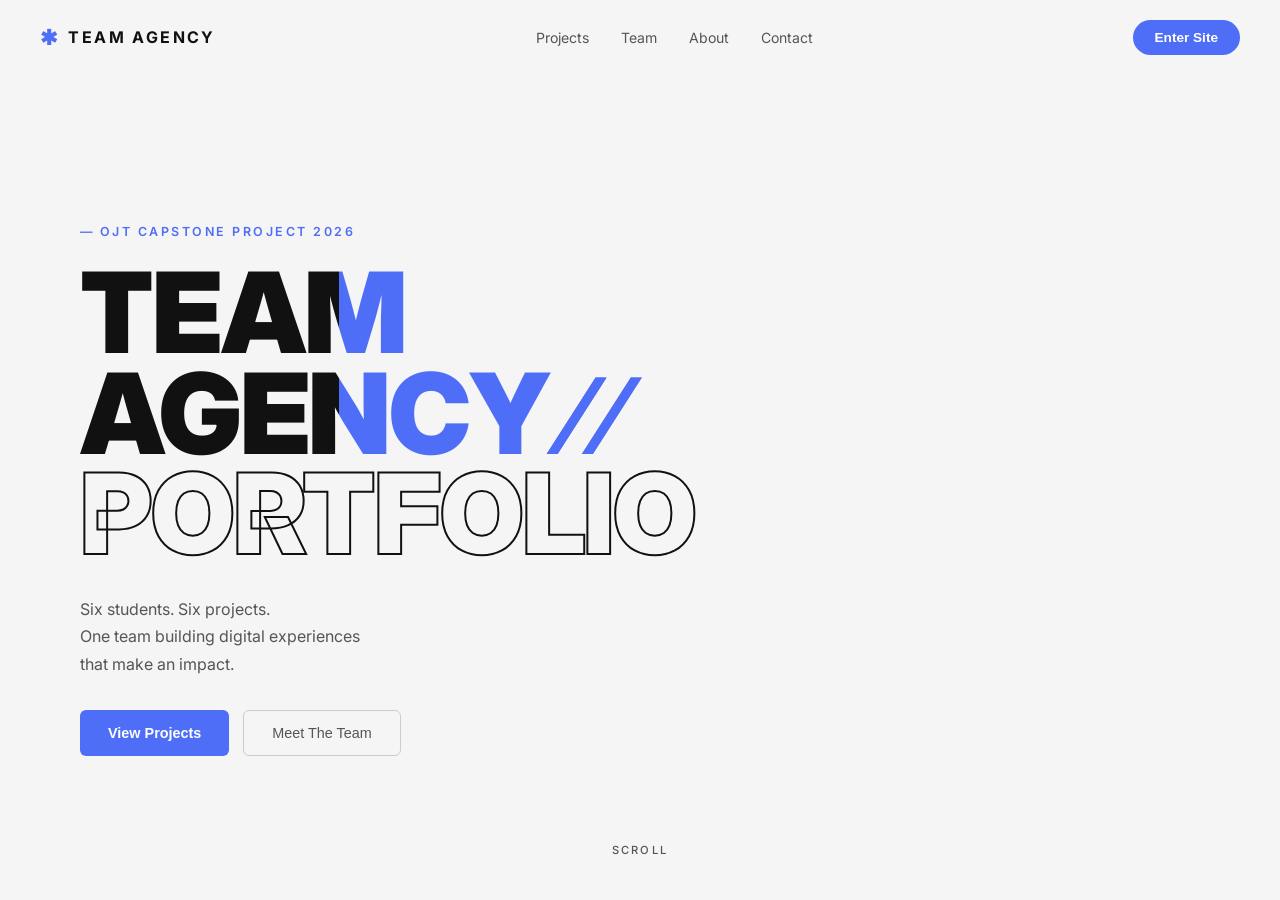
==== commit fc3ff679: "Update root dashboard navigation links and optimize portfolio landing page styles" ====
--- a/index.html
+++ b/index.html
@@ -85,7 +85,7 @@
               </a>
             </li>
             <li>
-              <a href="../expense-tracker/index.html">
+              <a href="Expense%20Tracker/ExpenseTracker.htm">
                 <span class="nav-label">Expense Tracker</span>
               </a>
             </li>
@@ -95,7 +95,7 @@
               </a>
             </li>
             <li>
-              <a href="../kanban-board/index.html">
+              <a href="kanban-board/index.html">
                 <span class="nav-label">Kanban Task Board</span>
               </a>
             </li>
--- a/style.css
+++ b/style.css
@@ -1,84 +1,193 @@
 @import url('https://fonts.googleapis.com/css2?family=Inter:wght@400;500;600;700;800;900&display=swap');
 
-/* === GLOBAL === */
-:root { --accent: #4f6ef7; }
-*, *::before, *::after { box-sizing: border-box; margin: 0; padding: 0; }
+/* === GLOBAL / BODY === */
+:root {
+  --accent: #4f6ef7;
+}
+
+* {
+  box-sizing: border-box;
+  margin: 0;
+  padding: 0;
+}
+
 body {
   font-family: 'Inter', Arial, sans-serif;
-  background: #0d0d0d;
+  background-color: #0d0d0d;
   color: #e8e8e8;
   font-size: 16px;
   line-height: 1.7;
 }
 
 /* === LANDING PAGE === */
-#landing-page { background: #0d0d0d; min-height: 100vh; display: flex; flex-direction: column; }
+#landing-page {
+  background-color: #0d0d0d;
+  min-height: 100vh;
+  display: flex;
+  flex-direction: column;
+}
+
 #landing-page::after {
   content: "SCROLL";
   color: #555;
+  letter-spacing: 0.2em;
   font-size: 0.7rem;
-  letter-spacing: 0.2em;
-  font-weight: 500;
   text-align: center;
   display: block;
   padding-bottom: 40px;
-}
-#landing-nav { display: flex; align-items: center; justify-content: space-between; padding: 20px 40px; }
-.landing-nav-logo { display: flex; align-items: center; gap: 8px; color: white; font-weight: 700; font-size: 1rem; letter-spacing: 0.15em; text-transform: uppercase; }
-.logo-star { color: var(--accent); font-size: 1.3em; }
-.landing-nav-links { display: flex; list-style: none; gap: 32px; }
-.landing-nav-links a { text-decoration: none; color: #aaa; font-size: 0.88rem; transition: color 0.2s; }
-.landing-nav-links a:hover { color: white; }
-
-/* === SHARED BUTTONS === */
-#enter-btn, .hero-btn-primary, #contact-form button, #gh-search-btn {
-  background: var(--accent);
-  color: white;
+  font-weight: 500;
+}
+
+#landing-nav {
+  display: flex;
+  align-items: center;
+  justify-content: space-between;
+  padding: 20px 40px;
+  background-color: transparent;
+  border: none;
+}
+
+.landing-nav-logo {
+  display: flex;
+  align-items: center;
+  gap: 8px;
+  color: white;
+  font-weight: bold;
+  font-size: 1rem;
+  letter-spacing: 0.15em;
+  text-transform: uppercase;
+}
+
+.logo-star {
+  color: var(--accent);
+  font-size: 1.3em;
+}
+
+.landing-nav-links {
+  display: flex;
+  list-style: none;
+  gap: 32px;
+  margin: 0;
+  padding: 0;
+}
+
+.landing-nav-links a {
+  text-decoration: none;
+  color: #aaa;
+  font-size: 0.88rem;
+  transition: color 0.2s;
+}
+
+.landing-nav-links a:hover {
+  color: white;
+}
+
+#enter-btn,
+.hero-btn-primary {
+  background-color: var(--accent);
+  color: white;
+  border-radius: 100px;
   border: none;
   cursor: pointer;
   font-weight: 600;
-  transition: background 0.2s;
-}
-#enter-btn:hover, .hero-btn-primary:hover, #contact-form button:hover, #gh-search-btn:hover { background: #3a55d4; }
-#enter-btn { border-radius: 100px; padding: 10px 22px; font-size: 0; }
-#enter-btn::before { content: "Enter Site"; font-size: 0.85rem; font-weight: 600; }
-
-/* === HERO === */
-.hero-body { display: flex; align-items: center; flex: 1; padding: 140px 80px 80px; gap: 40px; }
-.hero-left { flex: 1; max-width: 720px; }
+  transition: background-color 0.2s;
+  font-size: 0;
+}
+
+#enter-btn {
+  padding: 10px 22px;
+}
+
+#enter-btn::before {
+  content: "Enter Site";
+  font-size: 0.85rem;
+  font-weight: 600;
+}
+
+#enter-btn:hover,
+.hero-btn-primary:hover {
+  background-color: #3a55d4;
+}
+
+/* === HERO SECTION === */
+.hero-body {
+  display: flex;
+  align-items: center;
+  flex: 1;
+  padding: 140px 80px 80px;
+  gap: 40px;
+}
+
+.hero-left {
+  flex: 1;
+  max-width: 720px;
+}
+
 .hero-left::before {
   content: "— OJT CAPSTONE PROJECT 2026";
   color: var(--accent);
   font-size: 0.78rem;
   letter-spacing: 0.2em;
   text-transform: uppercase;
-  font-weight: 600;
   display: block;
   margin-bottom: 20px;
-}
+  font-weight: 600;
+}
+
 .hero-title {
   font-size: 7rem;
   font-weight: 900;
   line-height: 0.9;
   text-transform: uppercase;
+  background: linear-gradient(to right, white 36%, var(--accent) 36%);
+
+  -webkit-text-fill-color: transparent;
+  margin: 0;
   letter-spacing: -0.02em;
-  background: linear-gradient(to right, white 36%, var(--accent) 36%);
-  -webkit-background-clip: text;
-  -webkit-text-fill-color: transparent;
-}
+}
+
+.hero-title-accent {
+  -webkit-text-fill-color: var(--accent);
+  color: var(--accent);
+}
+
 .hero-title-blue {
   display: block;
-  background: #0d0d0d;
-  -webkit-background-clip: initial;
+  background-color: #0d0d0d;
+
   -webkit-text-fill-color: transparent;
   -webkit-text-stroke: 2px white;
-}
-.hero-tagline { color: #888; font-size: 1rem; max-width: 480px; margin-top: 32px; }
-.hero-buttons { display: flex; gap: 14px; margin-top: 32px; }
-.hero-btn-primary { border-radius: 6px; padding: 14px 28px; font-size: 0; }
-.hero-btn-primary::before { content: "View Projects"; font-size: 0.9rem; font-weight: 600; }
+  color: transparent;
+}
+
+.hero-tagline {
+  color: #888;
+  font-size: 1rem;
+  max-width: 480px;
+  margin-top: 32px;
+  line-height: 1.7;
+}
+
+.hero-buttons {
+  display: flex;
+  gap: 14px;
+  margin-top: 32px;
+}
+
+.hero-btn-primary {
+  padding: 14px 28px;
+  border-radius: 6px;
+  font-size: 0;
+}
+
+.hero-btn-primary::before {
+  content: "View Projects";
+  font-size: 0.9rem;
+  font-weight: 600;
+}
+
 .hero-btn-secondary {
-  background: transparent;
+  background-color: transparent;
   border: 1px solid #444;
   color: #ccc;
   padding: 14px 28px;
@@ -87,24 +196,37 @@
   cursor: pointer;
   transition: border-color 0.2s, color 0.2s;
 }
-.hero-btn-secondary:hover { border-color: white; color: white; }
+
+.hero-btn-secondary:hover {
+  border-color: white;
+  color: white;
+}
 
 /* === NAVBAR === */
 #navbar {
   display: flex;
   justify-content: space-between;
   align-items: center;
-  background: rgba(13,13,13,0.95);
+  background-color: rgba(13, 13, 13, 0.95);
   backdrop-filter: blur(10px);
+  -webkit-backdrop-filter: blur(10px);
   border-bottom: 1px solid #222;
   padding: 14px 24px;
   position: sticky;
   top: 0;
   z-index: 100;
 }
-.nav-logo { font-size: 0.9rem; font-weight: 700; color: white; letter-spacing: 0.12em; text-transform: uppercase; }
+
+.nav-logo {
+  font-size: 0.9rem;
+  font-weight: bold;
+  color: white;
+  letter-spacing: 0.12em;
+  text-transform: uppercase;
+}
+
 #theme-btn {
-  background: transparent;
+  background-color: transparent;
   border: 1px solid #333;
   color: #aaa;
   border-radius: 100px;
@@ -113,20 +235,71 @@
   cursor: pointer;
   transition: border-color 0.2s, color 0.2s;
 }
-#theme-btn:hover { border-color: var(--accent); color: white; }
-
-/* === LAYOUT === */
-#page-body { display: flex; min-height: calc(100vh - 50px); }
+
+#theme-btn:hover {
+  border-color: var(--accent);
+  color: white;
+}
+
+/* === PAGE BODY === */
+#page-body {
+  display: flex;
+  min-height: calc(100vh - 50px);
+}
 
 /* === SIDEBAR === */
-#sidebar { width: 220px; min-width: 220px; background: #0d0d0d; border-right: 1px solid #1e1e1e; display: flex; flex-direction: column; overflow: hidden; }
-#sidebar-header { display: flex; align-items: center; justify-content: space-between; padding: 18px 16px 12px; }
-#sidebar-logo { display: flex; align-items: center; gap: 8px; }
-#sidebar-logo-text { color: #555; font-size: 0.7rem; letter-spacing: 0.2em; text-transform: uppercase; padding: 24px 20px 12px; }
-#collapse-btn { display: none; }
-#sidebar-nav { padding: 12px 10px; flex: 1; }
-#sidebar-nav ul { list-style: none; }
-#sidebar-nav ul li { margin-bottom: 4px; }
+#sidebar {
+  width: 220px;
+  min-width: 220px;
+  background-color: #0d0d0d;
+  border-right: 1px solid #1e1e1e;
+  display: flex;
+  flex-direction: column;
+  transition: width 0.2s ease;
+  overflow: hidden;
+}
+
+#sidebar-header {
+  display: flex;
+  align-items: center;
+  justify-content: space-between;
+  padding: 18px 16px 12px 16px;
+}
+
+#sidebar-logo {
+  display: flex;
+  align-items: center;
+  gap: 8px;
+  white-space: nowrap;
+}
+
+#sidebar-logo-text {
+  color: #555;
+  font-size: 0.7rem;
+  letter-spacing: 0.2em;
+  text-transform: uppercase;
+  padding: 24px 20px 12px;
+}
+
+#collapse-btn {
+  display: none;
+}
+
+#sidebar-nav {
+  padding: 12px 10px;
+  flex: 1;
+}
+
+#sidebar-nav ul {
+  list-style: none;
+  padding: 0;
+  margin: 0;
+}
+
+#sidebar-nav ul li {
+  margin-bottom: 4px;
+}
+
 #sidebar-nav ul li a {
   display: flex;
   align-items: center;
@@ -135,15 +308,39 @@
   text-decoration: none;
   color: #888;
   border-radius: 6px;
+  white-space: nowrap;
   font-size: 0.85rem;
-  transition: color 0.2s, background 0.2s;
-}
-#sidebar-nav ul li a:hover { color: white; background: #161616; }
-#sidebar-nav ul li a.active { color: var(--accent); background: #111827; font-weight: 600; }
+  transition: color 0.2s, background-color 0.2s;
+}
+
+#sidebar-nav ul li a:hover {
+  color: white;
+  background-color: #161616;
+}
+
+#sidebar-nav ul li a.active {
+  color: var(--accent);
+  background-color: #111827;
+  font-weight: 600;
+  padding-left: 20px;
+}
 
 /* === MAIN CONTENT === */
-#main-content { flex: 1; padding: 48px; background: #111111; }
-#main-content h2 { font-size: 2rem; font-weight: 800; color: white; margin-bottom: 6px; border: none; }
+#main-content {
+  flex: 1;
+  padding: 48px;
+  background-color: #111111;
+}
+
+#main-content h2 {
+  font-size: 2rem;
+  font-weight: 800;
+  color: white;
+  margin-bottom: 6px;
+  border: none;
+  padding-bottom: 0;
+}
+
 #main-content h2::before {
   display: block;
   font-size: 0.7rem;
@@ -153,141 +350,648 @@
   margin-bottom: 10px;
   font-weight: 600;
 }
-#about-section h2::before      { content: "— ABOUT PROJECT"; }
-#section-portfolio > h2::before { content: "— THE TEAM"; }
-#tech-stack-section h2::before  { content: "— TECH STACK"; }
-#timeline-section h2::before    { content: "— TIMELINE"; }
-#contact-section h2::before     { content: "— CONTACT"; }
-#section-portfolio > div, #tech-stack-section, #timeline-section, #contact-section { margin-bottom: 80px; }
-
-/* === ABOUT === */
-#about-section { padding: 0; margin-bottom: 32px; }
-#about-section h2 { font-size: 1.6rem; margin-top: 0; margin-bottom: 10px; }
-#about-section p { font-size: 0.95rem; line-height: 1.8; color: #aaa; max-width: 720px; }
+
+#about-section h2::before {
+  content: "— ABOUT PROJECT";
+}
+
+#section-portfolio>h2::before {
+  content: "— THE TEAM";
+}
+
+#tech-stack-section h2::before {
+  content: "— TECH STACK";
+}
+
+#timeline-section h2::before {
+  content: "— TIMELINE";
+}
+
+#contact-section h2::before {
+  content: "— CONTACT";
+}
+
+#section-portfolio>div,
+#tech-stack-section,
+#timeline-section,
+#contact-section {
+  margin-bottom: 80px;
+}
+
+/* === ABOUT SECTION === */
+#about-section {
+  background: none;
+  border-radius: 0;
+  padding: 0;
+  margin-bottom: 32px;
+}
+
+#about-section h2 {
+  color: white;
+  font-size: 1.6rem;
+  font-weight: 800;
+  border: none;
+  margin-top: 0;
+  margin-bottom: 10px;
+}
+
+#about-section p {
+  margin: 0;
+  font-size: 0.95rem;
+  line-height: 1.8;
+  color: #aaa;
+  max-width: 720px;
+}
 
 /* === TEAM CARDS === */
-#team-grid { display: grid; grid-template-columns: repeat(3, 1fr); gap: 20px; margin-bottom: 30px; }
-.student-card { background: #161616; border: 1px solid #222; border-radius: 12px; padding: 28px; transition: border-color 0.2s, transform 0.2s; }
-.student-card:hover { border-color: var(--accent); transform: translateY(-4px); }
-.card-header { background: var(--accent); color: white; width: 48px; height: 48px; border-radius: 50%; font-weight: 700; font-size: 1rem; display: flex; align-items: center; justify-content: center; margin-bottom: 12px; }
-.student-card h3 { color: white; font-size: 1rem; font-weight: 700; margin: 12px 0 6px; }
-.student-card p { color: #ccc; font-size: 0.85rem; margin: 6px 0; line-height: 1.5; }
-.student-card p strong { color: #555; font-size: 0.78rem; text-transform: uppercase; letter-spacing: 0.08em; font-weight: 600; }
-.branch-tag { color: #3ecf8e; font-family: monospace; font-size: 0.75rem; }
-.gh-link { color: var(--accent); font-size: 0.82rem; text-decoration: none; display: inline-block; margin-top: 14px; }
-.gh-link:hover { text-decoration: underline; }
-.gh-link-text { font-size: 0.82rem; color: #555; margin-top: 14px; }
+#team-grid {
+  display: grid;
+  grid-template-columns: repeat(3, 1fr);
+  gap: 20px;
+  margin-bottom: 30px;
+}
+
+.student-card {
+  background-color: #161616;
+  border: 1px solid #222;
+  border-radius: 12px;
+  padding: 28px;
+  box-sizing: border-box;
+  transition: border-color 0.2s ease, transform 0.2s ease;
+}
+
+.student-card:hover {
+  border-color: var(--accent);
+  transform: translateY(-4px);
+}
+
+.card-header {
+  background-color: var(--accent);
+  color: white;
+  width: 48px;
+  height: 48px;
+  border-radius: 50%;
+  font-weight: 700;
+  font-size: 1rem;
+  display: flex;
+  align-items: center;
+  justify-content: center;
+  margin-bottom: 12px;
+  border: none;
+  line-height: normal;
+}
+
+.student-card h3 {
+  color: white;
+  font-size: 1rem;
+  font-weight: 700;
+  margin: 12px 0 6px;
+}
+
+.student-card p {
+  color: #ccc;
+  font-size: 0.85rem;
+  margin: 6px 0;
+  line-height: 1.5;
+}
+
+.student-card p strong {
+  color: #555;
+  font-size: 0.78rem;
+  text-transform: uppercase;
+  letter-spacing: 0.08em;
+  font-weight: 600;
+  display: inline-block;
+  margin-right: 4px;
+}
+
+.branch-tag {
+  color: #3ecf8e;
+  font-family: monospace;
+  font-size: 0.75rem;
+  background: none;
+  padding: 0;
+  border-radius: 0;
+  display: inline;
+}
+
+.gh-link {
+  display: inline-block;
+  margin-top: 14px;
+  color: var(--accent);
+  font-size: 0.82rem;
+  text-decoration: none;
+}
+
+.gh-link:hover {
+  text-decoration: underline;
+}
+
+.gh-link-text {
+  margin-top: 14px;
+  font-size: 0.82rem;
+  color: #555;
+}
 
 /* === TECH STACK === */
-#tech-grid { display: grid; grid-template-columns: repeat(3, 1fr); gap: 16px; margin-top: 16px; }
-.tech-card { background: #161616; border: 1px solid #222; border-radius: 12px; padding: 32px; text-align: center; transition: border-color 0.2s; }
-.tech-card:hover { border-color: var(--accent); }
-.tech-name { font-size: 2rem; font-weight: 900; color: white; }
-.tech-card p { font-size: 0.85rem; color: #888; margin-top: 8px; }
+#tech-stack-section {
+  margin-top: 10px;
+  margin-bottom: 30px;
+}
+
+#tech-grid {
+  display: grid;
+  grid-template-columns: repeat(3, 1fr);
+  gap: 16px;
+  margin-top: 16px;
+}
+
+.tech-card {
+  background-color: #161616;
+  border: 1px solid #222;
+  border-radius: 12px;
+  padding: 32px;
+  text-align: center;
+  box-sizing: border-box;
+  transition: border-color 0.2s ease;
+}
+
+.tech-card:hover {
+  border-color: var(--accent);
+}
+
+.tech-name {
+  font-size: 2rem;
+  font-weight: 900;
+  color: white;
+  margin-bottom: 0;
+}
+
+.tech-card p {
+  margin: 8px 0 0 0;
+  font-size: 0.85rem;
+  color: #888;
+  line-height: 1.5;
+}
 
 /* === TIMELINE === */
-#timeline-list { display: flex; flex-direction: column; margin-top: 16px; }
-.timeline-item { border-left: 2px solid #222; padding: 0 0 32px 24px; position: relative; }
-.timeline-item::before { content: ""; width: 10px; height: 10px; background: var(--accent); border-radius: 50%; position: absolute; left: -6px; top: 4px; }
-.timeline-number { color: #555; font-size: 0.72rem; letter-spacing: 0.15em; text-transform: uppercase; display: block; margin-bottom: 4px; }
-.timeline-text strong { color: white; font-weight: 700; font-size: 0.95rem; display: block; margin-bottom: 4px; }
-.timeline-text p { font-size: 0.85rem; color: #888; }
+#timeline-section {
+  margin-top: 10px;
+  margin-bottom: 30px;
+}
+
+#timeline-list {
+  margin-top: 16px;
+  display: flex;
+  flex-direction: column;
+  gap: 0;
+}
+
+.timeline-item {
+  display: block;
+  border: none;
+  background: none;
+  border-left: 2px solid #222;
+  padding: 0 0 32px 24px;
+  margin: 0;
+  border-radius: 0;
+  position: relative;
+}
+
+.timeline-item::before {
+  content: "";
+  width: 10px;
+  height: 10px;
+  background-color: var(--accent);
+  border-radius: 50%;
+  position: absolute;
+  left: -6px;
+  top: 4px;
+}
+
+.timeline-number {
+  color: #555;
+  font-size: 0.72rem;
+  letter-spacing: 0.15em;
+  text-transform: uppercase;
+  display: block;
+  margin-bottom: 4px;
+  background: none;
+  width: auto;
+  height: auto;
+  line-height: normal;
+  border-radius: 0;
+  text-align: left;
+}
+
+.timeline-text {
+  flex: none;
+}
+
+.timeline-text strong {
+  color: white;
+  font-weight: 700;
+  font-size: 0.95rem;
+  margin-bottom: 4px;
+  display: block;
+}
+
+.timeline-text p {
+  margin: 0;
+  font-size: 0.85rem;
+  color: #888;
+  line-height: 1.5;
+}
 
 /* === CONTACT FORM === */
-#contact-section { border-top: 1px solid #1e1e1e; padding-top: 48px; }
-#contact-form { max-width: 480px; }
-#contact-form label { display: block; font-size: 0.82rem; color: #aaa; margin-bottom: 6px; }
-#contact-form input, #contact-form textarea {
+#contact-section {
+  margin-top: 30px;
+  border-top: 1px solid #1e1e1e;
+  padding-top: 48px;
+}
+
+#contact-form {
+  max-width: 480px;
+}
+
+#contact-form label {
+  display: block;
+  margin-bottom: 6px;
+  font-size: 0.82rem;
+  color: #aaa;
+}
+
+#contact-form input,
+#contact-form textarea {
   width: 100%;
   padding: 12px 16px;
   border: 1px solid #2a2a2a;
   border-radius: 8px;
-  font-family: 'Inter', sans-serif;
+  font-family: 'Inter', Arial, sans-serif;
   font-size: 0.9rem;
-  background: #161616;
+  box-sizing: border-box;
+  background-color: #161616;
   color: white;
   margin-bottom: 16px;
 }
-#contact-form input:focus, #contact-form textarea:focus { outline: none; border-color: var(--accent); }
-#contact-form button { border-radius: 8px; padding: 12px 28px; font-size: 0.9rem; margin-top: 16px; }
-#form-msg { margin-top: 10px; font-size: 0.9rem; }
+
+#contact-form input:focus,
+#contact-form textarea:focus {
+  outline: none;
+  border-color: var(--accent);
+}
+
+#contact-form button {
+  padding: 12px 28px;
+  background-color: var(--accent);
+  color: white;
+  border: none;
+  border-radius: 8px;
+  cursor: pointer;
+  font-size: 0.9rem;
+  font-weight: 600;
+  margin-top: 16px;
+  transition: background-color 0.2s;
+}
+
+#contact-form button:hover {
+  background-color: #3a55d4;
+}
+
+#form-msg {
+  margin-top: 10px;
+  font-size: 0.9rem;
+}
 
 /* === FOOTER === */
-#site-footer { background: #0d0d0d; border-top: 1px solid #1e1e1e; text-align: center; padding: 32px; font-size: 0.82rem; color: #555; }
-#site-footer p { margin: 0 0 10px; }
-#footer-links { display: flex; justify-content: center; flex-wrap: wrap; gap: 16px; margin-top: 8px; }
-#footer-links a { color: #888; text-decoration: none; transition: color 0.2s; }
-#footer-links a:hover { color: var(--accent); }
+#site-footer {
+  background-color: #0d0d0d;
+  border-top: 1px solid #1e1e1e;
+  text-align: center;
+  padding: 32px;
+  font-size: 0.82rem;
+  color: #555;
+}
+
+#site-footer p {
+  margin: 0 0 10px 0;
+}
+
+#footer-links {
+  display: flex;
+  justify-content: center;
+  flex-wrap: wrap;
+  gap: 16px;
+  margin-top: 8px;
+}
+
+#footer-links a {
+  color: #888;
+  text-decoration: none;
+  transition: color 0.2s;
+}
+
+#footer-links a:hover {
+  color: var(--accent);
+}
 
 /* === GITHUB EXPLORER === */
-#gh-username { padding: 12px 16px; border: 1px solid #2a2a2a; border-radius: 8px; font-size: 0.9rem; background: #161616; color: white; font-family: 'Inter', sans-serif; }
-#gh-username:focus { outline: none; border-color: var(--accent); }
-#gh-search-btn { border-radius: 8px; padding: 12px 28px; font-size: 0.9rem; }
-#gh-profile, #repo-list li { background: #161616; border: 1px solid #222; border-radius: 12px; padding: 24px; }
-#gh-info h2, .repo-name { color: white; }
-#gh-info p, .repo-meta { color: #888; }
-#gh-stats span { background: #0d0d0d; color: white; border: 1px solid #222; }
-#gh-profile-link { background: var(--accent); color: white; border-radius: 8px; }
-#gh-profile-link:hover { background: #3a55d4; }
-
-/* === LIGHT MODE === */
-body:not(.dark-mode) { background: #f5f5f5; color: #111; }
-body:not(.dark-mode) #landing-page { background: #f5f5f5; }
-body:not(.dark-mode) .landing-nav-logo { color: #111; }
-body:not(.dark-mode) .landing-nav-links a { color: #555; }
-body:not(.dark-mode) .landing-nav-links a:hover { color: #111; }
-body:not(.dark-mode) .hero-title { background: linear-gradient(to right, #111 36%, var(--accent) 36%); -webkit-background-clip: text; -webkit-text-fill-color: transparent; }
-body:not(.dark-mode) .hero-title-blue { background: #f5f5f5; -webkit-text-stroke: 2px #111; }
-body:not(.dark-mode) .hero-tagline { color: #555; }
-body:not(.dark-mode) .hero-btn-secondary { border-color: #ccc; color: #555; }
-body:not(.dark-mode) .hero-btn-secondary:hover { border-color: #111; color: #111; }
-body:not(.dark-mode) #navbar { background: white; border-bottom-color: #e5e5e5; }
-body:not(.dark-mode) .nav-logo { color: #111; }
-body:not(.dark-mode) #theme-btn { border-color: #ddd; color: #555; }
-body:not(.dark-mode) #theme-btn:hover { color: #111; }
-body:not(.dark-mode) #sidebar { background: white; border-right-color: #e5e5e5; }
-body:not(.dark-mode) #sidebar-logo-text { color: #888; }
-body:not(.dark-mode) #sidebar-nav ul li a { color: #555; }
-body:not(.dark-mode) #sidebar-nav ul li a:hover { background: #f5f5f5; color: #111; }
-body:not(.dark-mode) #sidebar-nav ul li a.active { background: #eef2ff; color: var(--accent); }
-body:not(.dark-mode) #main-content { background: #f5f5f5; }
-body:not(.dark-mode) #main-content h2,
-body:not(.dark-mode) #about-section h2,
-body:not(.dark-mode) .student-card h3,
-body:not(.dark-mode) .tech-name,
-body:not(.dark-mode) .timeline-text strong,
-body:not(.dark-mode) #gh-info h2,
-body:not(.dark-mode) .repo-name { color: #111; }
-body:not(.dark-mode) #about-section p,
-body:not(.dark-mode) .student-card p,
-body:not(.dark-mode) .tech-card p,
-body:not(.dark-mode) .timeline-text p,
-body:not(.dark-mode) #contact-form label,
-body:not(.dark-mode) #gh-info p { color: #555; }
-body:not(.dark-mode) .student-card,
-body:not(.dark-mode) .tech-card { background: white; border-color: #e5e5e5; }
-body:not(.dark-mode) .timeline-item { border-left-color: #e5e5e5; }
-body:not(.dark-mode) #contact-section { border-top-color: #e5e5e5; }
+#gh-username {
+  padding: 12px 16px;
+  border: 1px solid #2a2a2a;
+  border-radius: 8px;
+  font-size: 0.9rem;
+  background-color: #161616;
+  color: white;
+  box-sizing: border-box;
+  font-family: 'Inter', Arial, sans-serif;
+}
+
+#gh-username:focus {
+  outline: none;
+  border-color: var(--accent);
+}
+
+#gh-search-btn {
+  padding: 12px 28px;
+  background-color: var(--accent);
+  color: white;
+  border: none;
+  border-radius: 8px;
+  font-size: 0.9rem;
+  font-weight: 600;
+  cursor: pointer;
+  transition: background-color 0.2s;
+}
+
+#gh-search-btn:hover {
+  background-color: #3a55d4;
+}
+
+#gh-profile,
+#repo-list li {
+  background-color: #161616;
+  border: 1px solid #222;
+  border-radius: 12px;
+  padding: 24px;
+}
+
+#gh-avatar {
+  border-color: #222;
+}
+
+#gh-info h2 {
+  color: white;
+}
+
+#gh-info p {
+  color: #888;
+}
+
+#gh-stats span {
+  background-color: #0d0d0d;
+  color: white;
+  border: 1px solid #222;
+}
+
+#gh-profile-link {
+  background-color: var(--accent);
+  color: white;
+  border-radius: 8px;
+}
+
+#gh-profile-link:hover {
+  background-color: #3a55d4;
+}
+
+.repo-name {
+  color: white;
+}
+
+.repo-meta {
+  color: #888;
+}
+
+/* === LIGHT MODE OVERRIDES === */
+body:not(.dark-mode) {
+  background-color: #f5f5f5;
+  color: #111;
+}
+
+body:not(.dark-mode) #landing-page {
+  background-color: #f5f5f5;
+}
+
+body:not(.dark-mode) .landing-nav-logo {
+  color: #111;
+}
+
+body:not(.dark-mode) .landing-nav-links a {
+  color: #555;
+}
+
+body:not(.dark-mode) .landing-nav-links a:hover {
+  color: #111;
+}
+
+body:not(.dark-mode) .hero-title {
+  background: linear-gradient(to right, #111 36%, var(--accent) 36%);
+  -webkit-background-clip: text;
+  -webkit-text-fill-color: transparent;
+}
+
+body:not(.dark-mode) .hero-title-blue {
+  background-color: #f5f5f5;
+  -webkit-text-stroke: 2px #111;
+}
+
+body:not(.dark-mode) .hero-tagline {
+  color: #555;
+}
+
+body:not(.dark-mode) .hero-btn-secondary {
+  border-color: #ccc;
+  color: #555;
+}
+
+body:not(.dark-mode) .hero-btn-secondary:hover {
+  border-color: #111;
+  color: #111;
+}
+
+body:not(.dark-mode) #navbar {
+  background-color: white;
+  border-bottom: 1px solid #e5e5e5;
+}
+
+body:not(.dark-mode) .nav-logo {
+  color: #111;
+}
+
+body:not(.dark-mode) #theme-btn {
+  border-color: #ddd;
+  color: #555;
+}
+
+body:not(.dark-mode) #theme-btn:hover {
+  border-color: var(--accent);
+  color: #111;
+}
+
+body:not(.dark-mode) #sidebar {
+  background-color: white;
+  border-right: 1px solid #e5e5e5;
+}
+
+body:not(.dark-mode) #sidebar-logo-text {
+  color: #888;
+}
+
+body:not(.dark-mode) #sidebar-logo {
+  color: #111;
+}
+
+body:not(.dark-mode) #sidebar-nav ul li a {
+  color: #555;
+}
+
+body:not(.dark-mode) #sidebar-nav ul li a:hover {
+  background-color: #f5f5f5;
+  color: #111;
+}
+
+body:not(.dark-mode) #sidebar-nav ul li a.active {
+  background-color: #eef2ff;
+  color: var(--accent);
+  padding-left: 20px;
+}
+
+body:not(.dark-mode) #main-content {
+  background-color: #f5f5f5;
+}
+
+body:not(.dark-mode) #main-content h2 {
+  color: #111;
+}
+
+body:not(.dark-mode) #about-section h2 {
+  color: #111;
+}
+
+body:not(.dark-mode) #about-section p {
+  color: #555;
+}
+
+body:not(.dark-mode) .student-card {
+  background-color: white;
+  border-color: #e5e5e5;
+}
+
+body:not(.dark-mode) .student-card h3 {
+  color: #111;
+}
+
+body:not(.dark-mode) .student-card p {
+  color: #555;
+}
+
+body:not(.dark-mode) .tech-card {
+  background-color: white;
+  border-color: #e5e5e5;
+}
+
+body:not(.dark-mode) .tech-name {
+  color: #111;
+}
+
+body:not(.dark-mode) .tech-card p {
+  color: #555;
+}
+
+body:not(.dark-mode) .timeline-item {
+  border-left-color: #e5e5e5;
+}
+
+body:not(.dark-mode) .timeline-text strong {
+  color: #111;
+}
+
+body:not(.dark-mode) .timeline-text p {
+  color: #555;
+}
+
+body:not(.dark-mode) #contact-section {
+  border-top-color: #e5e5e5;
+}
+
+body:not(.dark-mode) #contact-form label {
+  color: #555;
+}
+
 body:not(.dark-mode) #contact-form input,
-body:not(.dark-mode) #contact-form textarea,
-body:not(.dark-mode) #gh-username { background: white; border-color: #ddd; color: #111; }
+body:not(.dark-mode) #contact-form textarea {
+  background-color: white;
+  border-color: #ddd;
+  color: #111;
+}
+
 body:not(.dark-mode) #contact-form input:focus,
-body:not(.dark-mode) #contact-form textarea:focus,
-body:not(.dark-mode) #gh-username:focus { border-color: var(--accent); }
-body:not(.dark-mode) #site-footer { background: #f5f5f5; border-top-color: #e5e5e5; color: #888; }
-body:not(.dark-mode) #footer-links a { color: #555; }
-body:not(.dark-mode) #footer-links a:hover { color: var(--accent); }
+body:not(.dark-mode) #contact-form textarea:focus {
+  border-color: var(--accent);
+}
+
+body:not(.dark-mode) #site-footer {
+  background-color: #f5f5f5;
+  border-top-color: #e5e5e5;
+  color: #888;
+}
+
+body:not(.dark-mode) #footer-links a {
+  color: #555;
+}
+
+body:not(.dark-mode) #footer-links a:hover {
+  color: var(--accent);
+}
+
+body:not(.dark-mode) #gh-username {
+  background-color: white;
+  border-color: #ddd;
+  color: #111;
+}
+
+body:not(.dark-mode) #gh-username:focus {
+  border-color: var(--accent);
+}
+
 body:not(.dark-mode) #gh-profile,
-body:not(.dark-mode) #repo-list li { background: white; border-color: #e5e5e5; }
-body:not(.dark-mode) #gh-stats span { background: #f5f5f5; color: #111; border-color: #ddd; }
-body:not(.dark-mode) .repo-meta { color: #888; }
-
-/* === RESPONSIVE === */
-@media (max-width: 768px) {
-  #page-body { flex-direction: column; }
-  #sidebar { width: 100% !important; min-width: 100% !important; border-right: none; border-bottom: 1px solid #1e1e1e; }
-  body:not(.dark-mode) #sidebar { border-bottom-color: #e5e5e5; }
-  #team-grid, #tech-grid { grid-template-columns: 1fr; }
-  .hero-body { padding: 80px 24px; }
-  .hero-title, .hero-title-blue { font-size: 3.5rem; }
-}
+body:not(.dark-mode) #repo-list li {
+  background-color: white;
+  border-color: #e5e5e5;
+}
+
+body:not(.dark-mode) #gh-avatar {
+  border-color: #e5e5e5;
+}
+
+body:not(.dark-mode) #gh-info h2 {
+  color: #111;
+}
+
+body:not(.dark-mode) #gh-info p {
+  color: #555;
+}
+
+body:not(.dark-mode) #gh-stats span {
+  background-color: #f5f5f5;
+  color: #111;
+  border-color: #ddd;
+}
+
+body:not(.dark-mode) .repo-name {
+  color: #111;
+}
+
+body:not(.dark-mode) .repo-meta {
+  color: #888;
+}
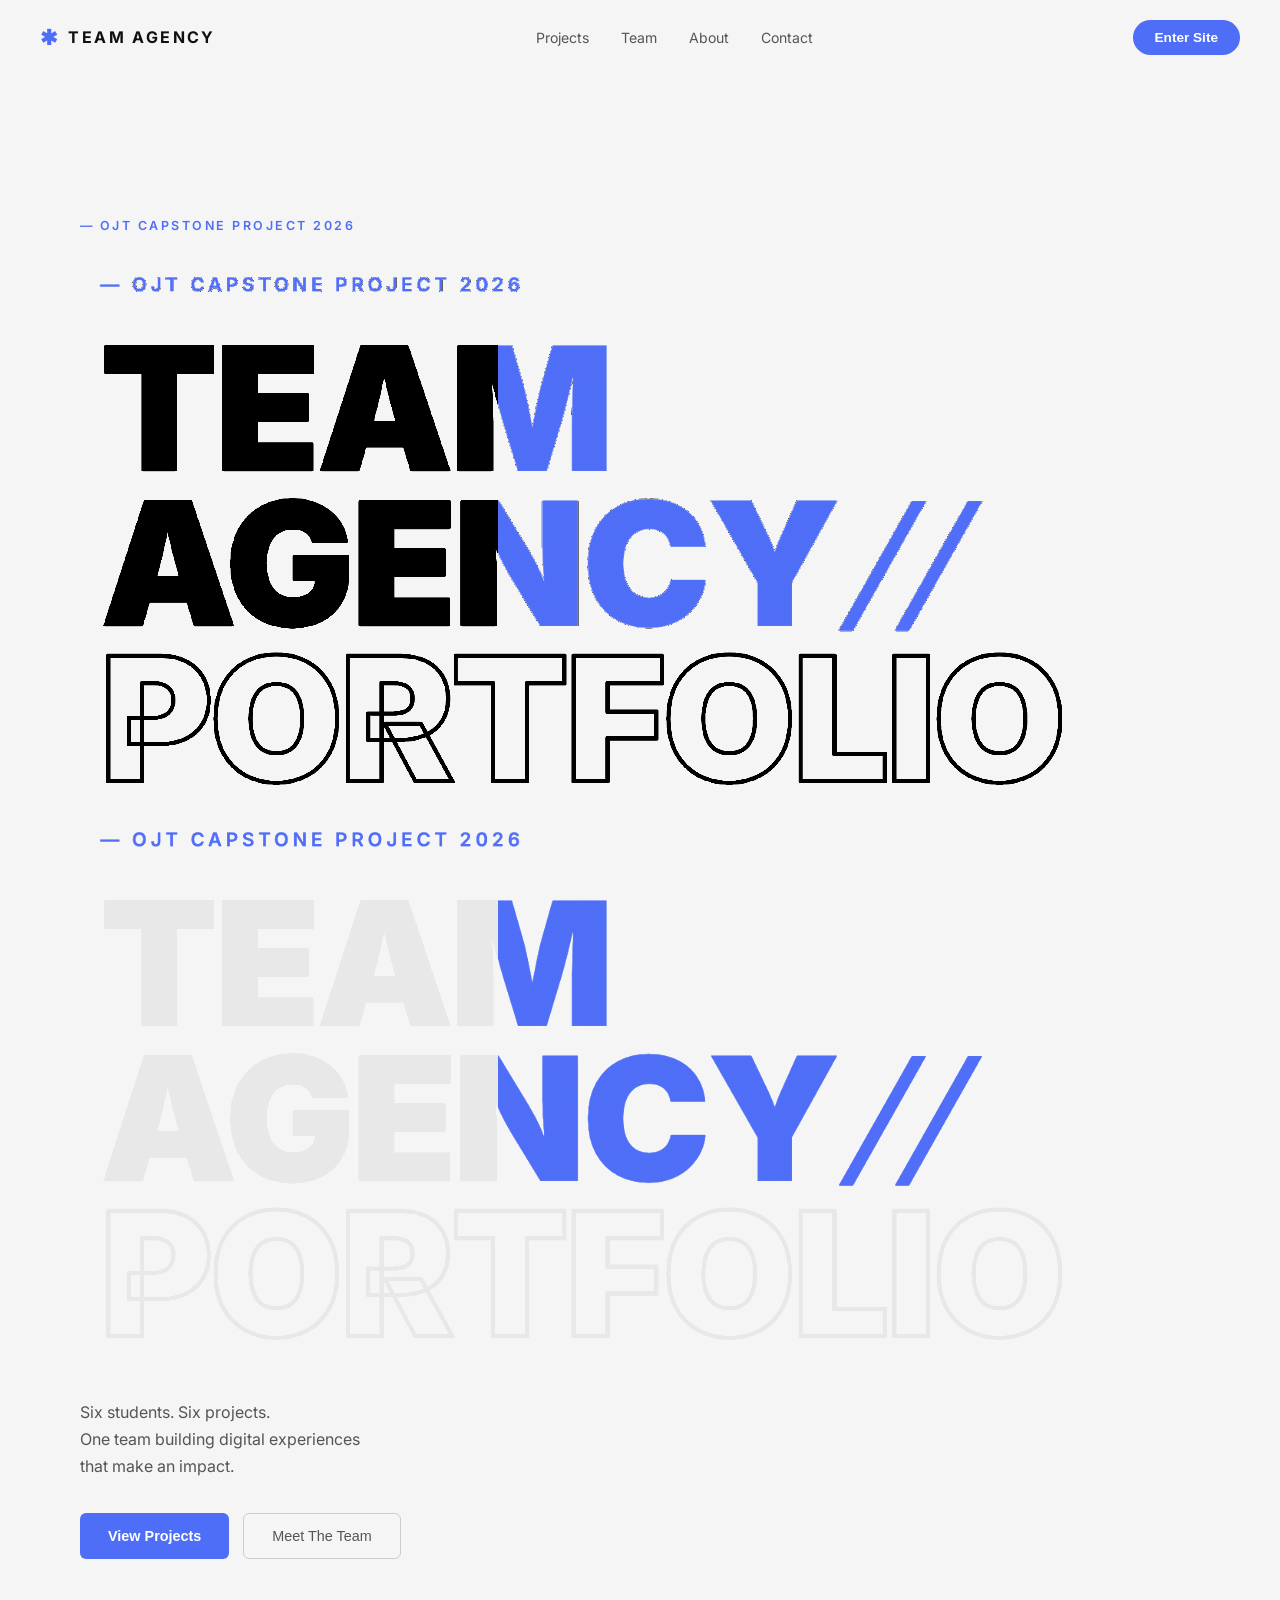
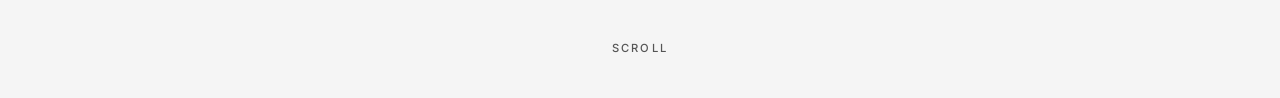
==== commit 1d92a46d: "Update dashboard layout structure, ES6 script adjustments, and add Team Agency logo brand assets" ====
--- a/index.html
+++ b/index.html
@@ -25,16 +25,13 @@
       </ul>
       <button id="enter-btn" onclick="enterSite()">Enter Site &nbsp;&#8599;</button>
     </nav>
+    
 
     <div class="hero-body">
 
       <div class="hero-left">
-        <h1 class="hero-title">
-          TEAM AGENCY
-          <span class="hero-title-accent">&#8725;&nbsp;&#8725;</span>
-          <br />
-          <span class="hero-title-blue">PORTFOLIO</span>
-        </h1>
+        <img src="team-agency-logo-light.png" alt="Team Agency Portfolio" class="hero-logo-img light-logo" />
+        <img src="team-agency-logo-dark.png" alt="Team Agency Portfolio" class="hero-logo-img dark-logo" />
         <p class="hero-tagline">
           Six students. Six projects.<br />
           One team building digital experiences<br />
@@ -114,7 +111,7 @@
         <div id="section-portfolio">
 
           <div id="about-section">
-            <h2>About This Project</h2>
+            <h2><span class="section-tag">— ABOUT PROJECT</span>About This Project</h2>
             <p>
               This is a College capstone project built by a team of 6 students using pure
               HTML, CSS, and JavaScript &mdash; no frameworks or libraries.
@@ -125,7 +122,7 @@
             </p>
           </div>
 
-          <h2>Meet Our Team</h2>
+          <h2><span class="section-tag">— THE TEAM</span>Meet Our Team</h2>
 
           <div id="team-grid">
 
@@ -177,7 +174,7 @@
           </div>
 
           <div id="tech-stack-section">
-            <h2>Tech Stack We Used</h2>
+            <h2><span class="section-tag">— TECH STACK</span>Tech Stack We Used</h2>
             <div id="tech-grid">
 
               <div class="tech-card">
@@ -199,7 +196,7 @@
           </div>
 
           <div id="timeline-section">
-            <h2>Project Timeline</h2>
+            <h2><span class="section-tag">— TIMELINE</span>Project Timeline</h2>
             <div id="timeline-list">
 
               <div class="timeline-item">
@@ -238,7 +235,7 @@
           </div>
 
           <div id="contact-section">
-            <h2>Contact Us</h2>
+            <h2><span class="section-tag">— CONTACT</span>Contact Us</h2>
             <form id="contact-form" onsubmit="submitForm(event)">
 
               <label for="c-name">Name:</label>
--- a/style.css
+++ b/style.css
@@ -1,9 +1,6 @@
 @import url('https://fonts.googleapis.com/css2?family=Inter:wght@400;500;600;700;800;900&display=swap');
 
-/* === GLOBAL / BODY === */
-:root {
-  --accent: #4f6ef7;
-}
+
 
 * {
   box-sizing: border-box;
@@ -59,7 +56,7 @@
 }
 
 .logo-star {
-  color: var(--accent);
+  color: #4f6ef7;
   font-size: 1.3em;
 }
 
@@ -84,7 +81,7 @@
 
 #enter-btn,
 .hero-btn-primary {
-  background-color: var(--accent);
+  background-color: #4f6ef7;
   color: white;
   border-radius: 100px;
   border: none;
@@ -125,7 +122,7 @@
 
 .hero-left::before {
   content: "— OJT CAPSTONE PROJECT 2026";
-  color: var(--accent);
+  color: #4f6ef7;
   font-size: 0.78rem;
   letter-spacing: 0.2em;
   text-transform: uppercase;
@@ -134,31 +131,12 @@
   font-weight: 600;
 }
 
-.hero-title {
-  font-size: 7rem;
-  font-weight: 900;
-  line-height: 0.9;
-  text-transform: uppercase;
-  background: linear-gradient(to right, white 36%, var(--accent) 36%);
-
-  -webkit-text-fill-color: transparent;
-  margin: 0;
-  letter-spacing: -0.02em;
-}
 
 .hero-title-accent {
-  -webkit-text-fill-color: var(--accent);
-  color: var(--accent);
-}
-
-.hero-title-blue {
-  display: block;
-  background-color: #0d0d0d;
-
-  -webkit-text-fill-color: transparent;
-  -webkit-text-stroke: 2px white;
-  color: transparent;
-}
+  -webkit-text-fill-color: #4f6ef7;
+  color: #4f6ef7;
+}
+
 
 .hero-tagline {
   color: #888;
@@ -237,7 +215,7 @@
 }
 
 #theme-btn:hover {
-  border-color: var(--accent);
+  border-color: #4f6ef7;
   color: white;
 }
 
@@ -319,7 +297,7 @@
 }
 
 #sidebar-nav ul li a.active {
-  color: var(--accent);
+  color: #4f6ef7;
   background-color: #111827;
   font-weight: 600;
   padding-left: 20px;
@@ -344,7 +322,7 @@
 #main-content h2::before {
   display: block;
   font-size: 0.7rem;
-  color: var(--accent);
+  color: #4f6ef7;
   letter-spacing: 0.25em;
   text-transform: uppercase;
   margin-bottom: 10px;
@@ -421,12 +399,12 @@
 }
 
 .student-card:hover {
-  border-color: var(--accent);
+  border-color: #4f6ef7;
   transform: translateY(-4px);
 }
 
 .card-header {
-  background-color: var(--accent);
+  background-color: #4f6ef7;
   color: white;
   width: 48px;
   height: 48px;
@@ -478,7 +456,7 @@
 .gh-link {
   display: inline-block;
   margin-top: 14px;
-  color: var(--accent);
+  color: #4f6ef7;
   font-size: 0.82rem;
   text-decoration: none;
 }
@@ -517,7 +495,7 @@
 }
 
 .tech-card:hover {
-  border-color: var(--accent);
+  border-color: #4f6ef7;
 }
 
 .tech-name {
@@ -562,7 +540,7 @@
   content: "";
   width: 10px;
   height: 10px;
-  background-color: var(--accent);
+  background-color: #4f6ef7;
   border-radius: 50%;
   position: absolute;
   left: -6px;
@@ -638,12 +616,12 @@
 #contact-form input:focus,
 #contact-form textarea:focus {
   outline: none;
-  border-color: var(--accent);
+  border-color: #4f6ef7;
 }
 
 #contact-form button {
   padding: 12px 28px;
-  background-color: var(--accent);
+  background-color: #4f6ef7;
   color: white;
   border: none;
   border-radius: 8px;
@@ -692,7 +670,7 @@
 }
 
 #footer-links a:hover {
-  color: var(--accent);
+  color: #4f6ef7;
 }
 
 /* === GITHUB EXPLORER === */
@@ -709,12 +687,12 @@
 
 #gh-username:focus {
   outline: none;
-  border-color: var(--accent);
+  border-color: #4f6ef7;
 }
 
 #gh-search-btn {
   padding: 12px 28px;
-  background-color: var(--accent);
+  background-color: #4f6ef7;
   color: white;
   border: none;
   border-radius: 8px;
@@ -755,7 +733,7 @@
 }
 
 #gh-profile-link {
-  background-color: var(--accent);
+  background-color: #4f6ef7;
   color: white;
   border-radius: 8px;
 }
@@ -795,7 +773,7 @@
 }
 
 body:not(.dark-mode) .hero-title {
-  background: linear-gradient(to right, #111 36%, var(--accent) 36%);
+  background: linear-gradient(to right, #111 36%, #4f6ef7 36%);
   -webkit-background-clip: text;
   -webkit-text-fill-color: transparent;
 }
@@ -834,7 +812,7 @@
 }
 
 body:not(.dark-mode) #theme-btn:hover {
-  border-color: var(--accent);
+  border-color: #4f6ef7;
   color: #111;
 }
 
@@ -862,7 +840,7 @@
 
 body:not(.dark-mode) #sidebar-nav ul li a.active {
   background-color: #eef2ff;
-  color: var(--accent);
+  color: #4f6ef7;
   padding-left: 20px;
 }
 
@@ -937,7 +915,7 @@
 
 body:not(.dark-mode) #contact-form input:focus,
 body:not(.dark-mode) #contact-form textarea:focus {
-  border-color: var(--accent);
+  border-color: #4f6ef7;
 }
 
 body:not(.dark-mode) #site-footer {
@@ -951,7 +929,7 @@
 }
 
 body:not(.dark-mode) #footer-links a:hover {
-  color: var(--accent);
+  color: #4f6ef7;
 }
 
 body:not(.dark-mode) #gh-username {
@@ -961,7 +939,7 @@
 }
 
 body:not(.dark-mode) #gh-username:focus {
-  border-color: var(--accent);
+  border-color: #4f6ef7;
 }
 
 body:not(.dark-mode) #gh-profile,
@@ -994,4 +972,6 @@
 
 body:not(.dark-mode) .repo-meta {
   color: #888;
-}+}
+
+/* end */
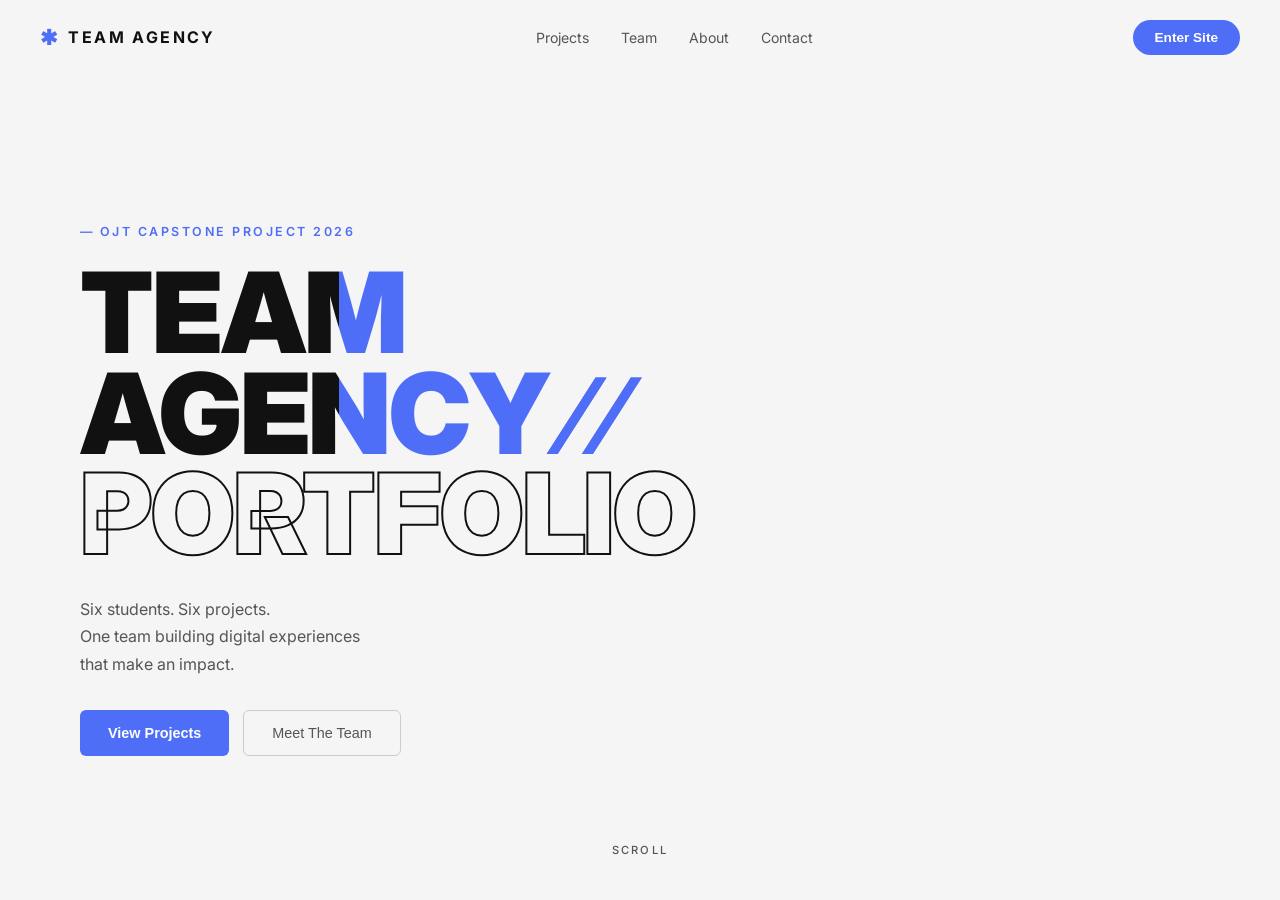
==== commit 67b5d8f2: "Update portfolio: Add Expense Tracker, Quiz, and Kanban Board" ====
--- a/index.html
+++ b/index.html
@@ -25,13 +25,16 @@
       </ul>
       <button id="enter-btn" onclick="enterSite()">Enter Site &nbsp;&#8599;</button>
     </nav>
-    
 
     <div class="hero-body">
 
       <div class="hero-left">
-        <img src="team-agency-logo-light.png" alt="Team Agency Portfolio" class="hero-logo-img light-logo" />
-        <img src="team-agency-logo-dark.png" alt="Team Agency Portfolio" class="hero-logo-img dark-logo" />
+        <h1 class="hero-title">
+          TEAM AGENCY
+          <span class="hero-title-accent">&#8725;&nbsp;&#8725;</span>
+          <br />
+          <span class="hero-title-blue">PORTFOLIO</span>
+        </h1>
         <p class="hero-tagline">
           Six students. Six projects.<br />
           One team building digital experiences<br />
@@ -77,7 +80,7 @@
               </a>
             </li>
             <li>
-              <a href="../quiz-app/index.html">
+              <a href="Quiz/Quiz.html">
                 <span class="nav-label">Interactive Quiz App</span>
               </a>
             </li>
@@ -111,7 +114,7 @@
         <div id="section-portfolio">
 
           <div id="about-section">
-            <h2><span class="section-tag">— ABOUT PROJECT</span>About This Project</h2>
+            <h2>About This Project</h2>
             <p>
               This is a College capstone project built by a team of 6 students using pure
               HTML, CSS, and JavaScript &mdash; no frameworks or libraries.
@@ -122,7 +125,7 @@
             </p>
           </div>
 
-          <h2><span class="section-tag">— THE TEAM</span>Meet Our Team</h2>
+          <h2>Meet Our Team</h2>
 
           <div id="team-grid">
 
@@ -174,7 +177,7 @@
           </div>
 
           <div id="tech-stack-section">
-            <h2><span class="section-tag">— TECH STACK</span>Tech Stack We Used</h2>
+            <h2>Tech Stack We Used</h2>
             <div id="tech-grid">
 
               <div class="tech-card">
@@ -196,7 +199,7 @@
           </div>
 
           <div id="timeline-section">
-            <h2><span class="section-tag">— TIMELINE</span>Project Timeline</h2>
+            <h2>Project Timeline</h2>
             <div id="timeline-list">
 
               <div class="timeline-item">
@@ -235,7 +238,7 @@
           </div>
 
           <div id="contact-section">
-            <h2><span class="section-tag">— CONTACT</span>Contact Us</h2>
+            <h2>Contact Us</h2>
             <form id="contact-form" onsubmit="submitForm(event)">
 
               <label for="c-name">Name:</label>
--- a/style.css
+++ b/style.css
@@ -1,6 +1,9 @@
 @import url('https://fonts.googleapis.com/css2?family=Inter:wght@400;500;600;700;800;900&display=swap');
 
-
+/* === GLOBAL / BODY === */
+:root {
+  --accent: #4f6ef7;
+}
 
 * {
   box-sizing: border-box;
@@ -56,7 +59,7 @@
 }
 
 .logo-star {
-  color: #4f6ef7;
+  color: var(--accent);
   font-size: 1.3em;
 }
 
@@ -81,7 +84,7 @@
 
 #enter-btn,
 .hero-btn-primary {
-  background-color: #4f6ef7;
+  background-color: var(--accent);
   color: white;
   border-radius: 100px;
   border: none;
@@ -122,7 +125,7 @@
 
 .hero-left::before {
   content: "— OJT CAPSTONE PROJECT 2026";
-  color: #4f6ef7;
+  color: var(--accent);
   font-size: 0.78rem;
   letter-spacing: 0.2em;
   text-transform: uppercase;
@@ -131,12 +134,31 @@
   font-weight: 600;
 }
 
+.hero-title {
+  font-size: 7rem;
+  font-weight: 900;
+  line-height: 0.9;
+  text-transform: uppercase;
+  background: linear-gradient(to right, white 36%, var(--accent) 36%);
+
+  -webkit-text-fill-color: transparent;
+  margin: 0;
+  letter-spacing: -0.02em;
+}
 
 .hero-title-accent {
-  -webkit-text-fill-color: #4f6ef7;
-  color: #4f6ef7;
-}
-
+  -webkit-text-fill-color: var(--accent);
+  color: var(--accent);
+}
+
+.hero-title-blue {
+  display: block;
+  background-color: #0d0d0d;
+
+  -webkit-text-fill-color: transparent;
+  -webkit-text-stroke: 2px white;
+  color: transparent;
+}
 
 .hero-tagline {
   color: #888;
@@ -215,7 +237,7 @@
 }
 
 #theme-btn:hover {
-  border-color: #4f6ef7;
+  border-color: var(--accent);
   color: white;
 }
 
@@ -297,7 +319,7 @@
 }
 
 #sidebar-nav ul li a.active {
-  color: #4f6ef7;
+  color: var(--accent);
   background-color: #111827;
   font-weight: 600;
   padding-left: 20px;
@@ -322,7 +344,7 @@
 #main-content h2::before {
   display: block;
   font-size: 0.7rem;
-  color: #4f6ef7;
+  color: var(--accent);
   letter-spacing: 0.25em;
   text-transform: uppercase;
   margin-bottom: 10px;
@@ -399,12 +421,12 @@
 }
 
 .student-card:hover {
-  border-color: #4f6ef7;
+  border-color: var(--accent);
   transform: translateY(-4px);
 }
 
 .card-header {
-  background-color: #4f6ef7;
+  background-color: var(--accent);
   color: white;
   width: 48px;
   height: 48px;
@@ -456,7 +478,7 @@
 .gh-link {
   display: inline-block;
   margin-top: 14px;
-  color: #4f6ef7;
+  color: var(--accent);
   font-size: 0.82rem;
   text-decoration: none;
 }
@@ -495,7 +517,7 @@
 }
 
 .tech-card:hover {
-  border-color: #4f6ef7;
+  border-color: var(--accent);
 }
 
 .tech-name {
@@ -540,7 +562,7 @@
   content: "";
   width: 10px;
   height: 10px;
-  background-color: #4f6ef7;
+  background-color: var(--accent);
   border-radius: 50%;
   position: absolute;
   left: -6px;
@@ -616,12 +638,12 @@
 #contact-form input:focus,
 #contact-form textarea:focus {
   outline: none;
-  border-color: #4f6ef7;
+  border-color: var(--accent);
 }
 
 #contact-form button {
   padding: 12px 28px;
-  background-color: #4f6ef7;
+  background-color: var(--accent);
   color: white;
   border: none;
   border-radius: 8px;
@@ -670,7 +692,7 @@
 }
 
 #footer-links a:hover {
-  color: #4f6ef7;
+  color: var(--accent);
 }
 
 /* === GITHUB EXPLORER === */
@@ -687,12 +709,12 @@
 
 #gh-username:focus {
   outline: none;
-  border-color: #4f6ef7;
+  border-color: var(--accent);
 }
 
 #gh-search-btn {
   padding: 12px 28px;
-  background-color: #4f6ef7;
+  background-color: var(--accent);
   color: white;
   border: none;
   border-radius: 8px;
@@ -733,7 +755,7 @@
 }
 
 #gh-profile-link {
-  background-color: #4f6ef7;
+  background-color: var(--accent);
   color: white;
   border-radius: 8px;
 }
@@ -773,7 +795,7 @@
 }
 
 body:not(.dark-mode) .hero-title {
-  background: linear-gradient(to right, #111 36%, #4f6ef7 36%);
+  background: linear-gradient(to right, #111 36%, var(--accent) 36%);
   -webkit-background-clip: text;
   -webkit-text-fill-color: transparent;
 }
@@ -812,7 +834,7 @@
 }
 
 body:not(.dark-mode) #theme-btn:hover {
-  border-color: #4f6ef7;
+  border-color: var(--accent);
   color: #111;
 }
 
@@ -840,7 +862,7 @@
 
 body:not(.dark-mode) #sidebar-nav ul li a.active {
   background-color: #eef2ff;
-  color: #4f6ef7;
+  color: var(--accent);
   padding-left: 20px;
 }
 
@@ -915,7 +937,7 @@
 
 body:not(.dark-mode) #contact-form input:focus,
 body:not(.dark-mode) #contact-form textarea:focus {
-  border-color: #4f6ef7;
+  border-color: var(--accent);
 }
 
 body:not(.dark-mode) #site-footer {
@@ -929,7 +951,7 @@
 }
 
 body:not(.dark-mode) #footer-links a:hover {
-  color: #4f6ef7;
+  color: var(--accent);
 }
 
 body:not(.dark-mode) #gh-username {
@@ -939,7 +961,7 @@
 }
 
 body:not(.dark-mode) #gh-username:focus {
-  border-color: #4f6ef7;
+  border-color: var(--accent);
 }
 
 body:not(.dark-mode) #gh-profile,
@@ -972,6 +994,4 @@
 
 body:not(.dark-mode) .repo-meta {
   color: #888;
-}
-
-/* end */+}
